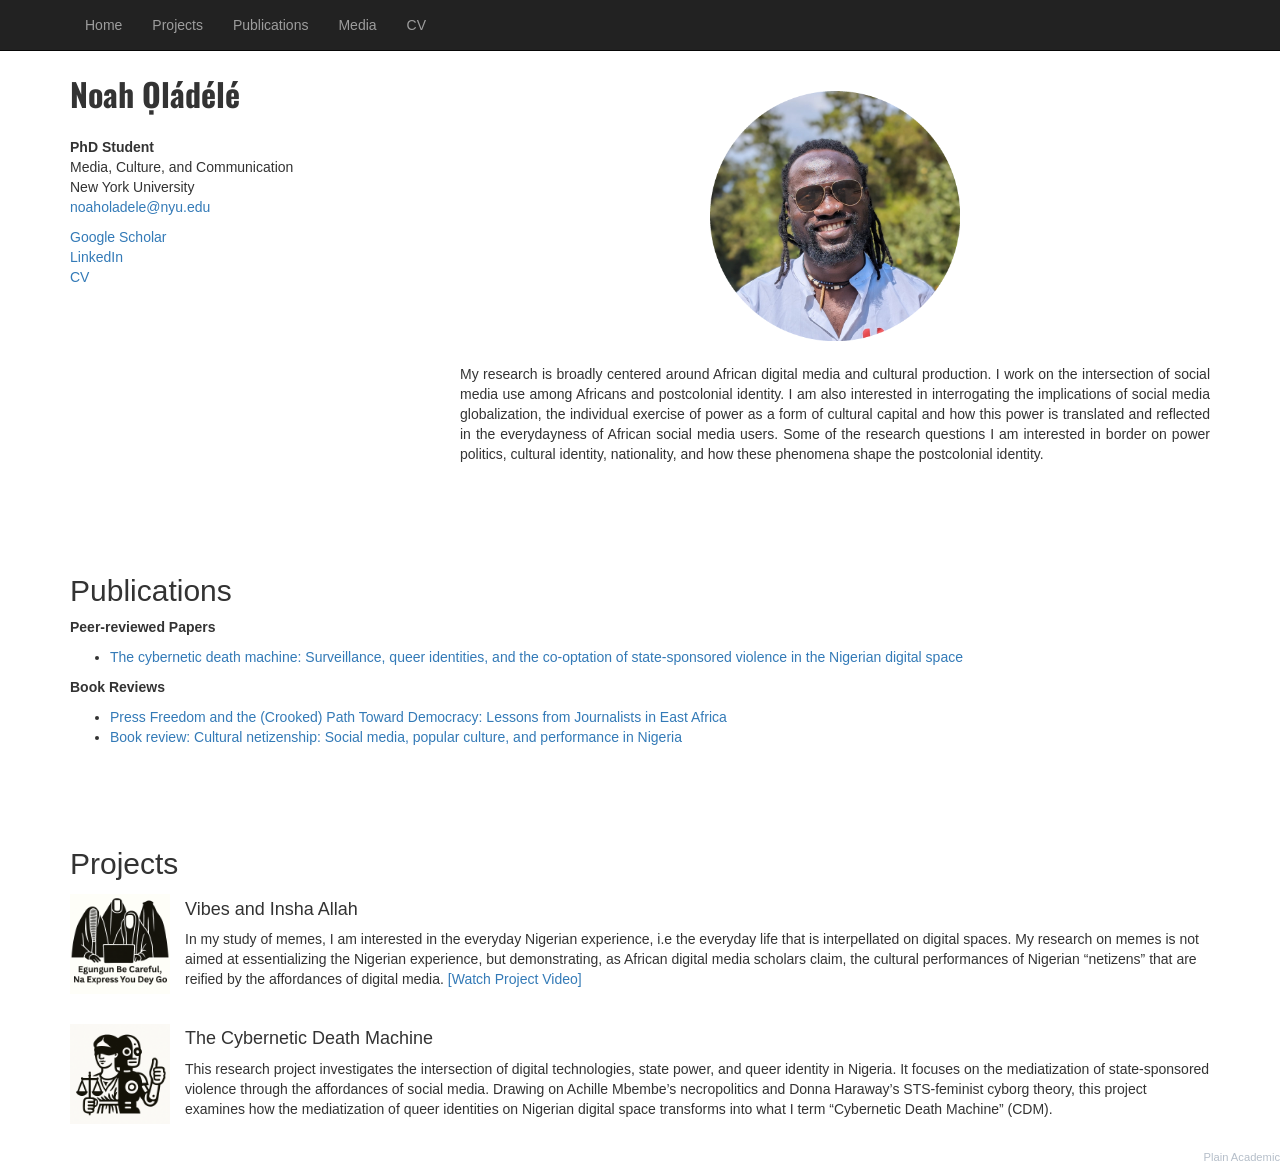
==== index.html @ 571eac58 "Improve homepage HTML and accessibility" ====
<!DOCTYPE html>
<!--
    Plain-Academic by Vasilios Mavroudis
    Modified by Noah Ọládélé
-->

<html lang="en">
<head>
  <title>Noah Ọládélé</title>
  <!-- Favicon -->
  <link rel="icon" type="image/png" href="photo.png">
  <meta charset="utf-8">
  <meta name="viewport" content="width=device-width, initial-scale=1">
  <meta name="description" content="Noah Ọládélé is a digital media scholar researching African digital media, cultural production, and postcolonial identity.">
  <meta name="google-site-verification" content="sMx8vbtdgQSe9ZCDF8XFQP1_iCg5yxcvNQQicTIefTE">
    <script type="application/ld+json">
{
  "@context": "https://schema.org",
  "@type": "Person",
  "name": "Noah Oladele",
  "alternateName": "Noah Ọládélé",
  "url": "https://www.noaholadele.com",
  "jobTitle": "Digital Media Scholar",
  "affiliation": {
    "@type": "EducationalOrganization",
    "name": "New York University",
    "url": "https://www.nyu.edu/"
  },
  "sameAs": [
    "https://orcid.org/0000-0002-8942-9932",
    "https://www.linkedin.com/in/noah-ọládélé-834354183",
    "https://steinhardt.nyu.edu/people/noah-oladele"
  ]
}
</script>

  <link rel="stylesheet" href="https://maxcdn.bootstrapcdn.com/bootstrap/3.3.6/css/bootstrap.min.css">
  <script src="https://ajax.googleapis.com/ajax/libs/jquery/1.12.0/jquery.min.js"></script>
  <script src="https://maxcdn.bootstrapcdn.com/bootstrap/3.3.6/js/bootstrap.min.js"></script>
  <link href='https://fonts.googleapis.com/css?family=Oswald:700' rel='stylesheet' type='text/css'>
  <style>
  .project-item {
    display: flex;
    align-items: center;
    margin-bottom: 20px;
  }

  .project-item img {
    width: 100px;
    height: 100px;
    object-fit: cover;
    margin-right: 15px;
  }

  @media (max-width: 768px) {
    .img-responsive {
      width: 60% !important;
      max-width: 200px !important;
      height: auto !important;
      display: block;
      margin: 20px auto 20px auto !important;
    }
    .col-md-4 {
      text-align: center;
      order: -1;
    }
    .profile-section {
      display: flex;
      flex-direction: column;
      }
    }
  </style>
</head>
<body>

<!-- Navigation -->
<nav class="navbar navbar-inverse navbar-static-top" role="navigation">
  <div class="container">
    <div class="navbar-header">
      <button type="button" class="navbar-toggle collapsed" data-toggle="collapse" data-target="#bs-example-navbar-collapse-1" aria-controls="bs-example-navbar-collapse-1" aria-expanded="false" aria-label="Toggle navigation">
        <span class="sr-only">Toggle navigation</span>
        <span class="icon-bar"></span>
        <span class="icon-bar"></span>
        <span class="icon-bar"></span>
      </button>
    </div>
    <div class="collapse navbar-collapse" id="bs-example-navbar-collapse-1">
      <ul class="nav navbar-nav">
        <li><a href="index.html" aria-current="page">Home</a></li>
        <li><a href="#projects">Projects</a></li>
        <li><a href="#publications">Publications</a></li>
        <li><a href="media.html">Media</a></li>
        <li><a href="https://docs.google.com/document/d/1JuigfrzyPZ8D6tAUdG0b2FMmsx7Pv1pn/edit?usp=sharing&amp;ouid=110864189966246331379&amp;rtpof=true&amp;sd=true" target="_blank" rel="noopener noreferrer">CV</a></li>
      </ul>
    </div>
  </div>
</nav>

<!-- Page Content -->
<div class="container">

  <!-- === Profile Section === -->
  <div class="row profile-section">

    <!-- Contact Info -->
    <div class="col-md-4">
      <div style="font-family: 'Oswald', sans-serif; font-size: 32px;"><b>Noah Ọládélé</b></div><br>
      <p><b>PhD Student</b><br>
      Media, Culture, and Communication<br>
      New York University<br>
      <a href="mailto:noaholadele@nyu.edu">noaholadele@nyu.edu</a><br>
      </p>
      <ul class="list-unstyled" style="margin-top:2%">
        <li><a href="https://scholar.google.com/citations?user=iTioDjAAAAAJ&amp;hl=en&amp;oi=ao">Google Scholar</a></li>
        <li><a href="https://www.linkedin.com/in/noah-%E1%BB%8Dl%C3%A1d%C3%A9l%C3%A9-834354183">LinkedIn</a></li>
        <li><a href="https://drive.google.com/file/d/1OV1zZp6CW42eCM_O0fXnrIt5n5543phT/view?usp=drive_link" target="_blank" rel="noopener noreferrer">CV</a></li>
      </ul>
    </div>

    <!-- Main Content -->
    <div class="col-md-8">
      <img class="img-responsive" src="photo.gif" alt="Noah Ọládélé" style="width:40%; max-width:250px; height:auto; margin: 20px auto 20px auto;">
      <div style="margin-top:3%; text-align:justify;">
        <p>My research is broadly centered around African digital media and cultural production. I work on the intersection of social media use among Africans and postcolonial identity. I am also interested in interrogating the implications of social media globalization, the individual exercise of power as a form of cultural capital and how this power is translated and reflected in the everydayness of African social media users. Some of the research questions I am interested in border on power politics, cultural identity, nationality, and how these phenomena shape the postcolonial identity.</p>
      </div>
    </div> 

  </div> <!-- END of Profile Row -->

  <!-- === Publications Section (New Row) === -->
  <div class="row" style="margin-top: 80px;">
    <div class="col-md-12">
      <h2 id="publications">Publications</h2>

<p><strong>Peer-reviewed Papers</strong></p>
<ul>
  <li class="paper">
    <a href="https://journals.sagepub.com/doi/epdf/10.1177/14614448261428633">
      The cybernetic death machine: Surveillance, queer identities, and the co-optation of state-sponsored violence in the Nigerian digital space
    </a>
  </li>
</ul>

<p><strong>Book Reviews</strong></p>
<ul>
  <li class="paper">
    <a href="https://www.tandfonline.com/doi/full/10.1080/23743670.2025.2533829">
      Press Freedom and the (Crooked) Path Toward Democracy: Lessons from Journalists in East Africa
    </a>
  </li>

  <li class="paper">
    <a href="https://journals.sagepub.com/doi/full/10.1177/20563051241228583">
      Book review: Cultural netizenship: Social media, popular culture, and performance in Nigeria
    </a>
  </li>
</ul>

  <!-- === Projects Section (New Row) === -->
  <div class="row" style="margin-top: 80px;">
    <div class="col-md-12">
      <h2 id="projects">Projects</h2>

      <div class="project-item">
        <img src="img/project1.png" alt="Artwork for Vibes and Insha Allah" loading="lazy">
        <div>
          <h4>Vibes and Insha Allah </h4>
          <p> In my study of memes, I am interested in the everyday Nigerian experience, i.e the everyday life that is interpellated on digital spaces. My research on memes is not aimed at essentializing the Nigerian experience, but demonstrating, as African digital media scholars claim, the cultural performances of Nigerian “netizens” that are reified by the affordances of digital media. <a href="https://youtu.be/f8W7ccY5HRU?t=4204" target="_blank" rel="noopener noreferrer"> [Watch Project Video]</a>
          </p>
        </div>
      </div>

      <div class="project-item">
        <img src="img/project2.png" alt="Artwork for The Cybernetic Death Machine" loading="lazy">
        <div>
          <h4>The Cybernetic Death Machine</h4>
          <p>This research project investigates the intersection of digital technologies, state power, and queer identity in Nigeria. It focuses on the mediatization of state-sponsored violence through the affordances of social media. Drawing on Achille Mbembe’s necropolitics and Donna Haraway’s STS-feminist cyborg theory, this project examines how the mediatization of queer identities on Nigerian digital space transforms into what I term “Cybernetic Death Machine” (CDM).</p>
        </div>
      </div>

    </div>
  </div>
</div>

</div>

</div> <!-- END of Page Content -->

<!-- Credit Link -->
<a style="color:#b5bec9;font-size:0.8em; float:right;" href="https://github.com/mavroudisv/plain-academic">Plain Academic</a>

</body>
</html>
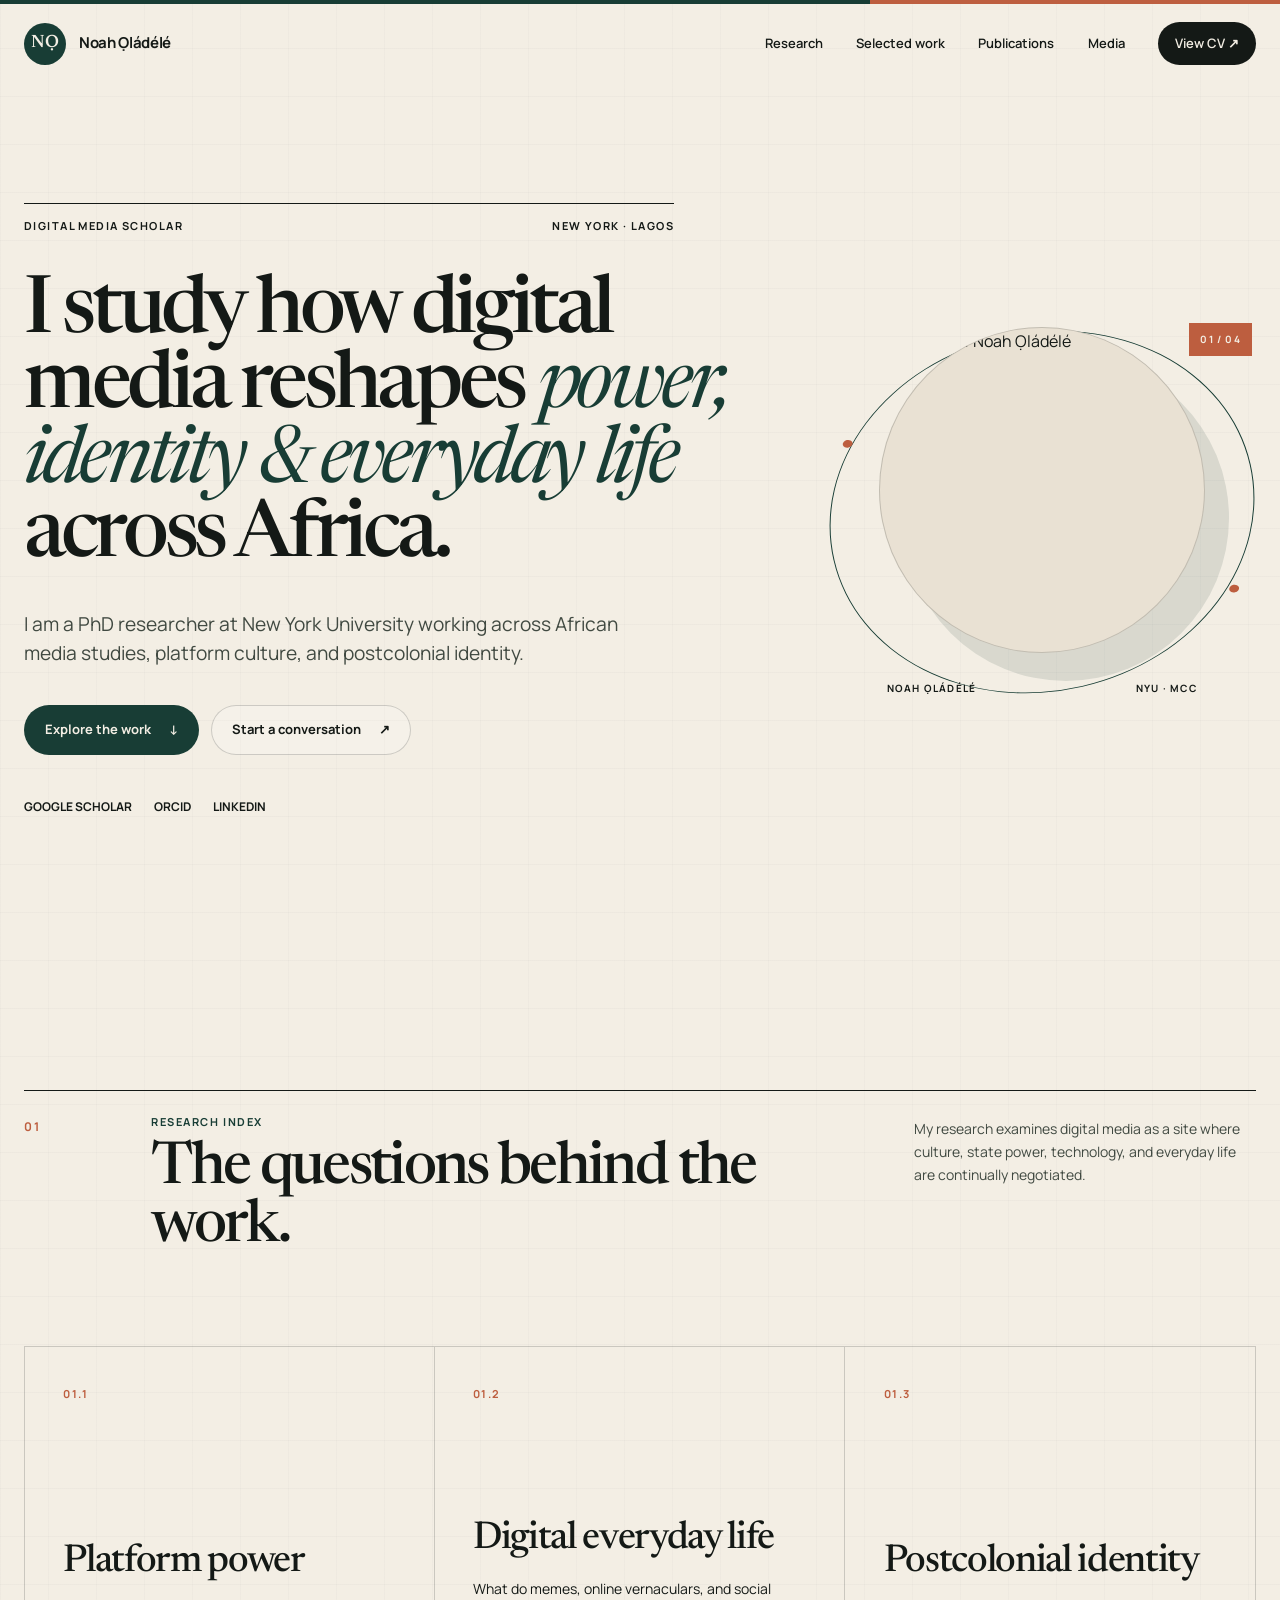
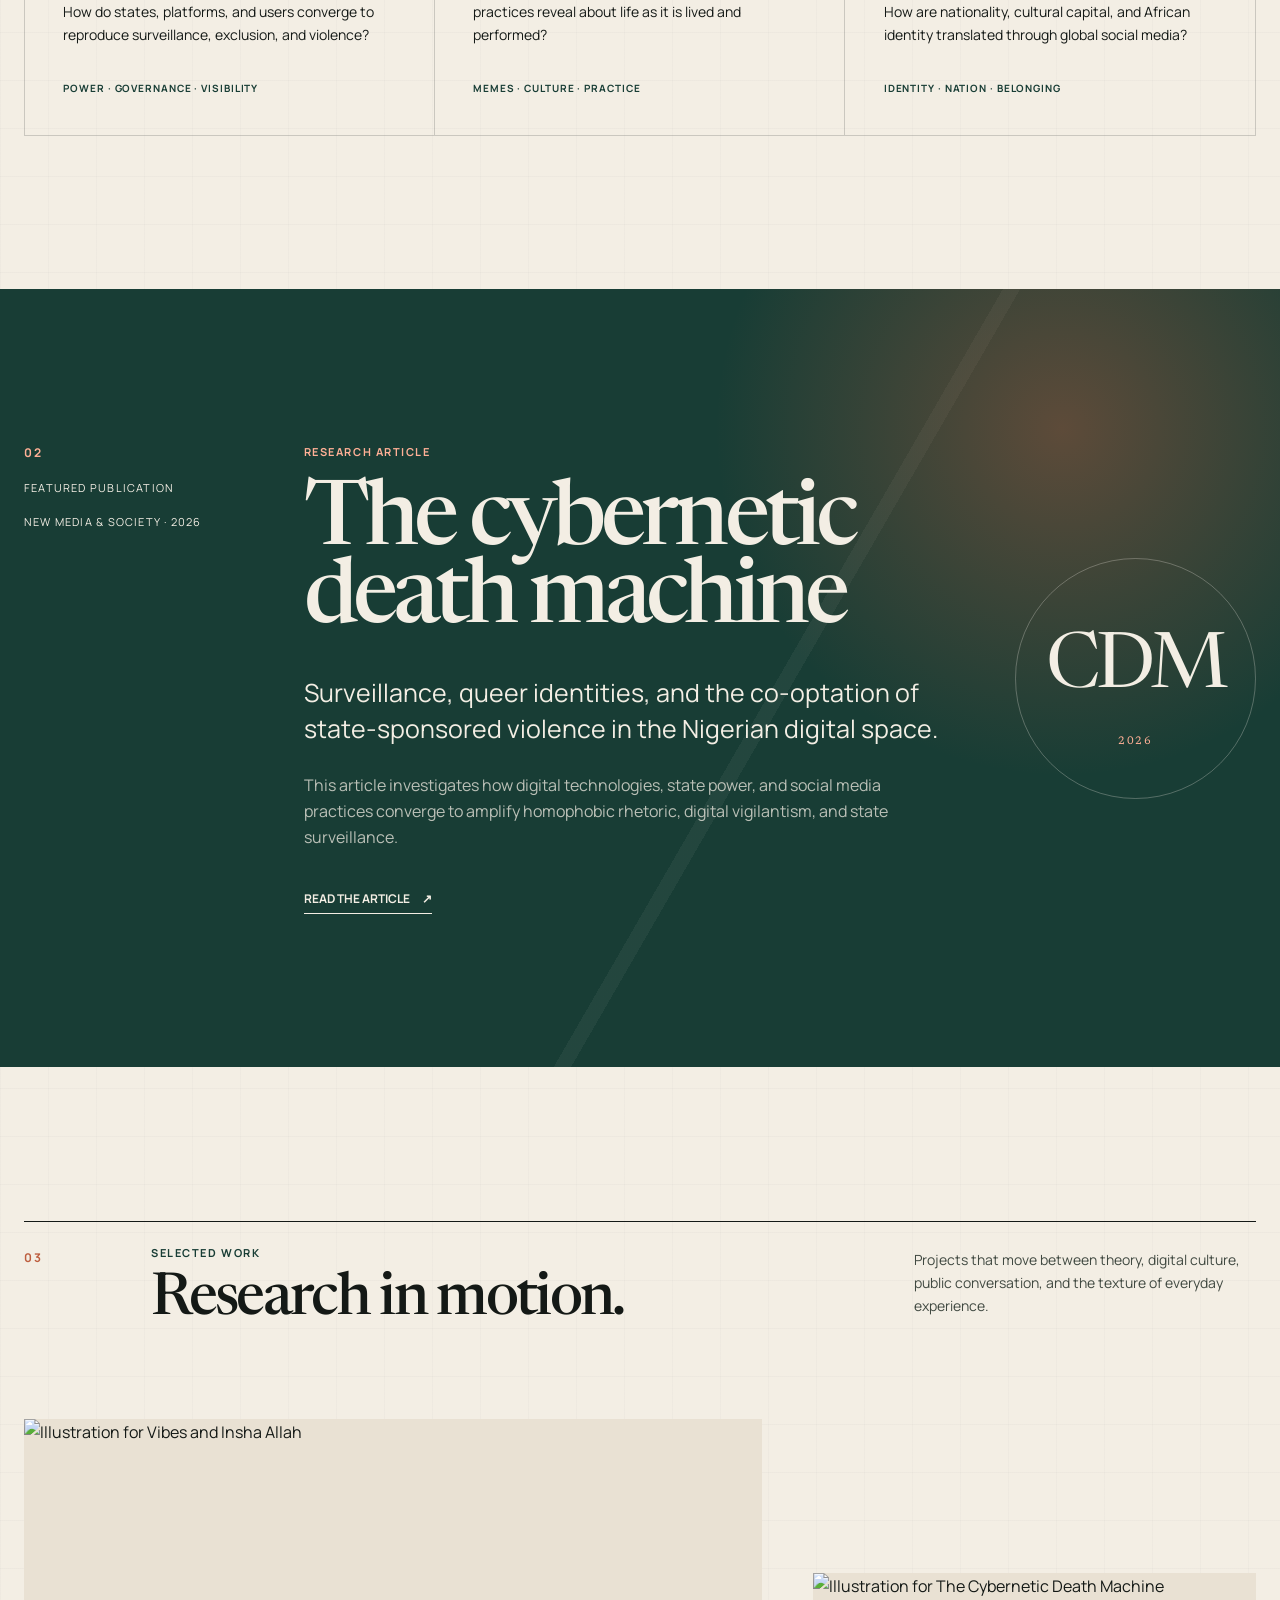
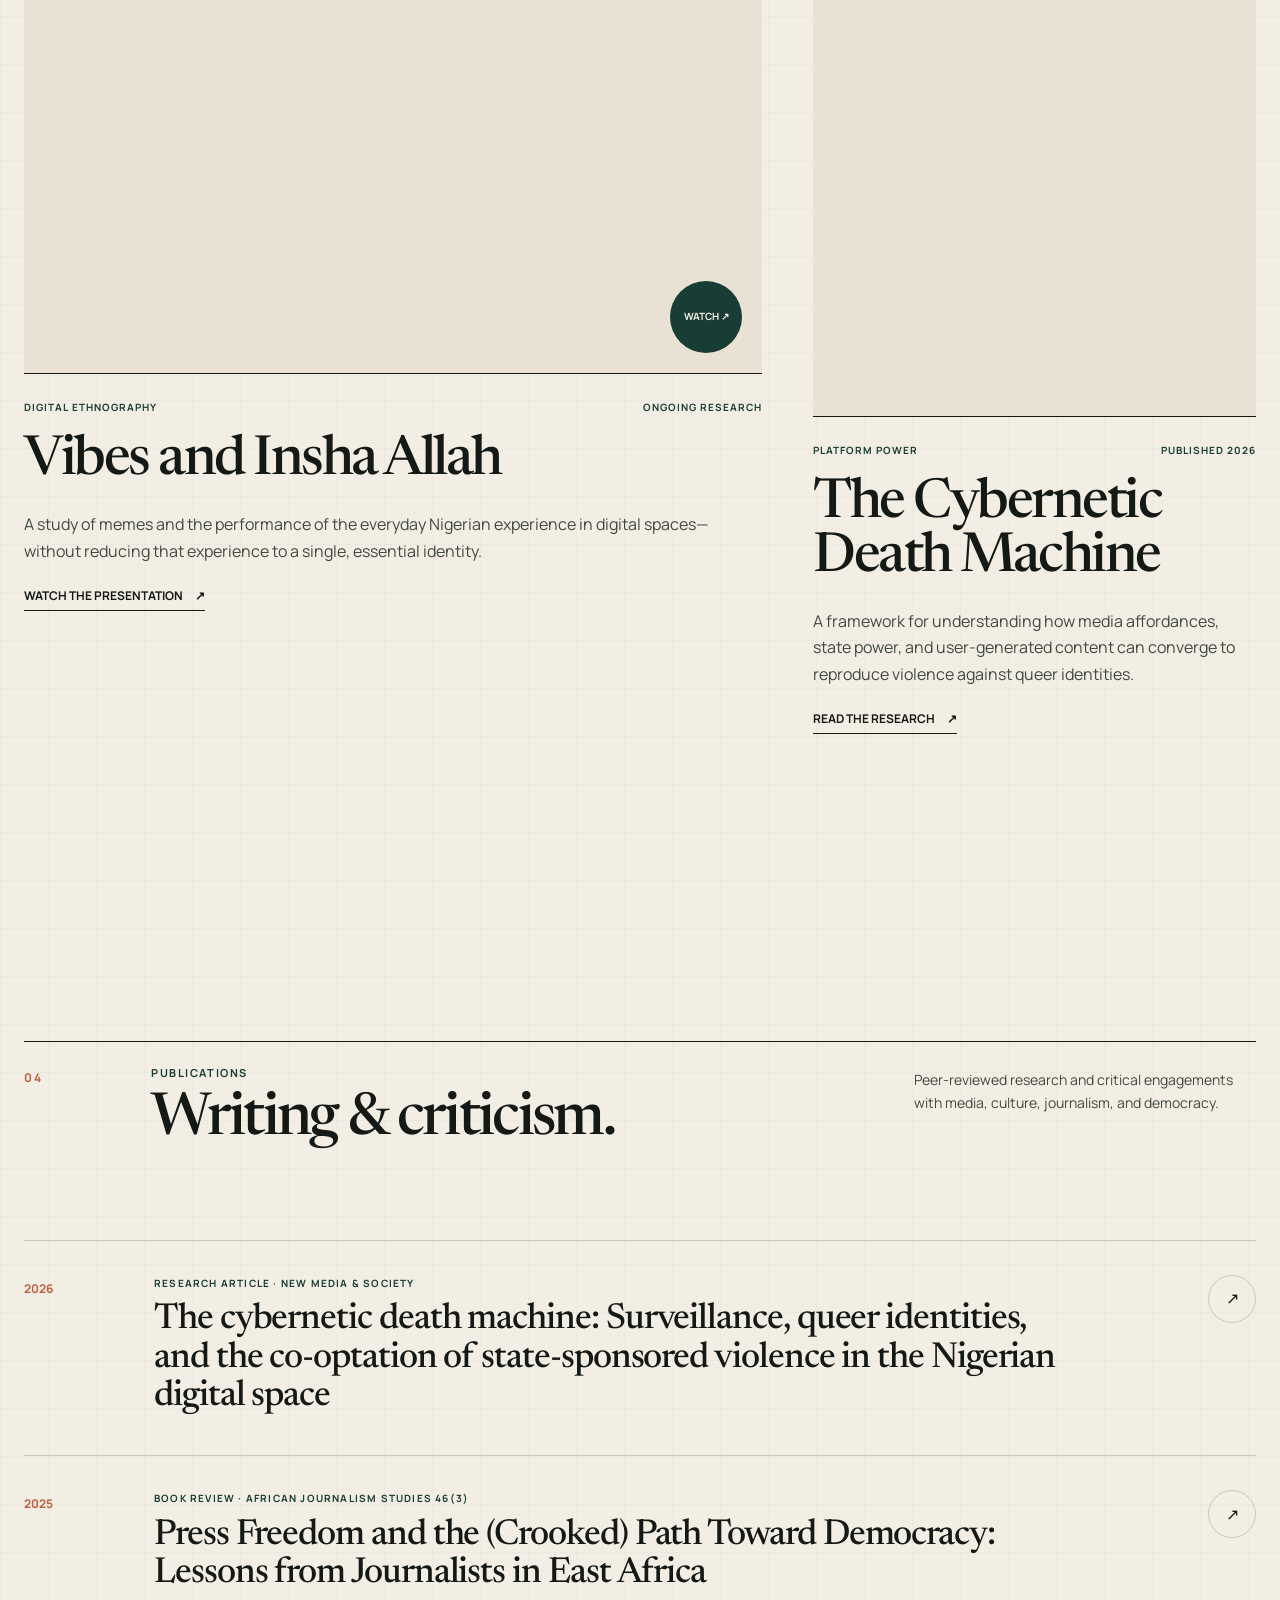
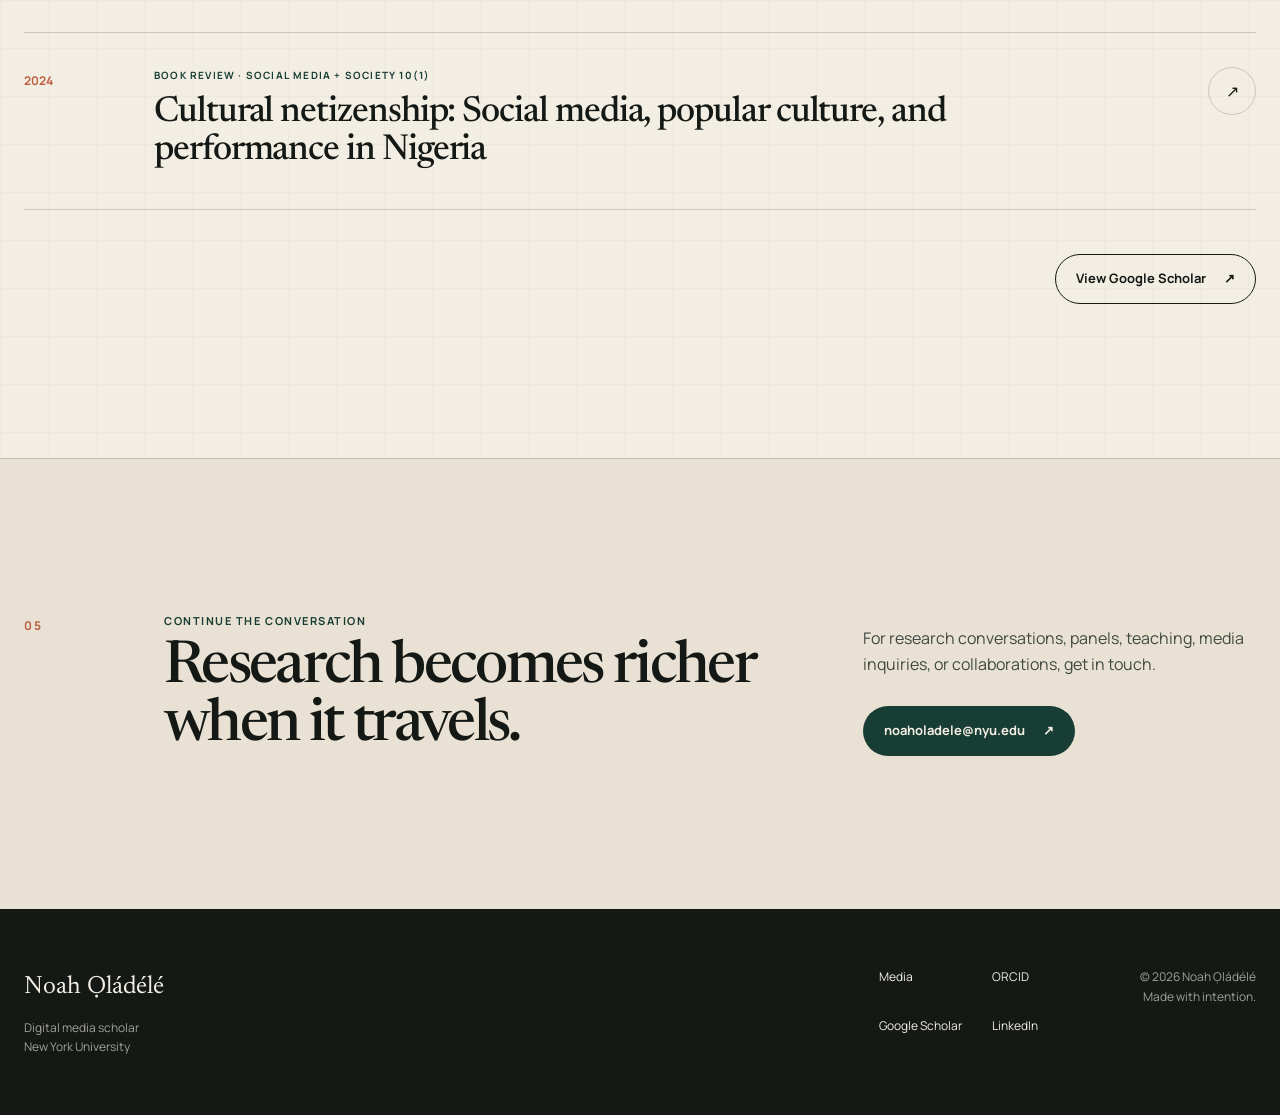
==== commit f6360444: "Build editorial portfolio redesign Rebuild the homepage and media page with a custom responsive desi" ====
--- a/index.html
+++ b/index.html
@@ -1,193 +1,277 @@
-<!DOCTYPE html>
-<!--
-    Plain-Academic by Vasilios Mavroudis
-    Modified by Noah Ọládélé
--->
-
+<!doctype html>
 <html lang="en">
 <head>
-  <title>Noah Ọládélé</title>
-  <!-- Favicon -->
-  <link rel="icon" type="image/png" href="photo.png">
   <meta charset="utf-8">
   <meta name="viewport" content="width=device-width, initial-scale=1">
-  <meta name="description" content="Noah Ọládélé is a digital media scholar researching African digital media, cultural production, and postcolonial identity.">
-  <meta name="google-site-verification" content="sMx8vbtdgQSe9ZCDF8XFQP1_iCg5yxcvNQQicTIefTE">
-    <script type="application/ld+json">
-{
-  "@context": "https://schema.org",
-  "@type": "Person",
-  "name": "Noah Oladele",
-  "alternateName": "Noah Ọládélé",
-  "url": "https://www.noaholadele.com",
-  "jobTitle": "Digital Media Scholar",
-  "affiliation": {
-    "@type": "EducationalOrganization",
-    "name": "New York University",
-    "url": "https://www.nyu.edu/"
-  },
-  "sameAs": [
-    "https://orcid.org/0000-0002-8942-9932",
-    "https://www.linkedin.com/in/noah-ọládélé-834354183",
-    "https://steinhardt.nyu.edu/people/noah-oladele"
-  ]
-}
-</script>
-
-  <link rel="stylesheet" href="https://maxcdn.bootstrapcdn.com/bootstrap/3.3.6/css/bootstrap.min.css">
-  <script src="https://ajax.googleapis.com/ajax/libs/jquery/1.12.0/jquery.min.js"></script>
-  <script src="https://maxcdn.bootstrapcdn.com/bootstrap/3.3.6/js/bootstrap.min.js"></script>
-  <link href='https://fonts.googleapis.com/css?family=Oswald:700' rel='stylesheet' type='text/css'>
-  <style>
-  .project-item {
-    display: flex;
-    align-items: center;
-    margin-bottom: 20px;
+  <meta name="description" content="Noah Ọládélé is a digital media scholar researching African digital culture, platform power, cultural production, and postcolonial identity.">
+  <meta name="theme-color" content="#183d35">
+  <link rel="canonical" href="https://www.noaholadele.com/">
+
+  <meta property="og:type" content="website">
+  <meta property="og:title" content="Noah Ọládélé — Digital Media Scholar">
+  <meta property="og:description" content="Researching how digital media reshapes power, identity, and everyday life across Africa.">
+  <meta property="og:url" content="https://www.noaholadele.com/">
+  <meta property="og:site_name" content="Noah Ọládélé">
+  <meta property="og:image" content="https://www.noaholadele.com/img/og-noah.jpg">
+  <meta property="og:image:width" content="1731">
+  <meta property="og:image:height" content="909">
+  <meta property="og:image:alt" content="Noah Ọládélé — Digital Media Scholar">
+  <meta name="twitter:card" content="summary_large_image">
+
+  <title>Noah Ọládélé — Digital Media Scholar</title>
+  <link rel="icon" type="image/png" href="photo.png">
+  <link rel="preconnect" href="https://fonts.googleapis.com">
+  <link rel="preconnect" href="https://fonts.gstatic.com" crossorigin>
+  <link href="https://fonts.googleapis.com/css2?family=Manrope:wght@400;500;600;700&amp;family=Newsreader:opsz,wght@6..72,400;6..72,500;6..72,600&amp;display=swap" rel="stylesheet">
+  <link rel="stylesheet" href="styles.css">
+  <script>document.documentElement.classList.add('js');</script>
+
+  <script type="application/ld+json">
+  {
+    "@context": "https://schema.org",
+    "@type": "Person",
+    "name": "Noah Oladele",
+    "alternateName": "Noah Ọládélé",
+    "url": "https://www.noaholadele.com",
+    "jobTitle": "Digital Media Scholar",
+    "affiliation": {
+      "@type": "EducationalOrganization",
+      "name": "New York University",
+      "url": "https://www.nyu.edu/"
+    },
+    "sameAs": [
+      "https://orcid.org/0000-0002-8942-9932",
+      "https://www.linkedin.com/in/noah-%E1%BB%8Dl%C3%A1d%C3%A9l%C3%A9-834354183",
+      "https://scholar.google.com/citations?user=iTioDjAAAAAJ"
+    ]
   }
-
-  .project-item img {
-    width: 100px;
-    height: 100px;
-    object-fit: cover;
-    margin-right: 15px;
-  }
-
-  @media (max-width: 768px) {
-    .img-responsive {
-      width: 60% !important;
-      max-width: 200px !important;
-      height: auto !important;
-      display: block;
-      margin: 20px auto 20px auto !important;
-    }
-    .col-md-4 {
-      text-align: center;
-      order: -1;
-    }
-    .profile-section {
-      display: flex;
-      flex-direction: column;
-      }
-    }
-  </style>
+  </script>
 </head>
 <body>
-
-<!-- Navigation -->
-<nav class="navbar navbar-inverse navbar-static-top" role="navigation">
-  <div class="container">
-    <div class="navbar-header">
-      <button type="button" class="navbar-toggle collapsed" data-toggle="collapse" data-target="#bs-example-navbar-collapse-1" aria-controls="bs-example-navbar-collapse-1" aria-expanded="false" aria-label="Toggle navigation">
+  <a class="skip-link" href="#main-content">Skip to content</a>
+
+  <header class="site-header" data-header>
+    <div class="shell nav-shell">
+      <a class="brand" href="index.html" aria-label="Noah Ọládélé, home">
+        <span class="brand-mark" aria-hidden="true">NỌ</span>
+        <span class="brand-name">Noah Ọládélé</span>
+      </a>
+
+      <button class="nav-toggle" type="button" aria-expanded="false" aria-controls="site-navigation" data-nav-toggle>
         <span class="sr-only">Toggle navigation</span>
-        <span class="icon-bar"></span>
-        <span class="icon-bar"></span>
-        <span class="icon-bar"></span>
+        <span aria-hidden="true"></span>
+        <span aria-hidden="true"></span>
       </button>
+
+      <nav class="site-nav" id="site-navigation" aria-label="Primary navigation" data-nav>
+        <a href="#research">Research</a>
+        <a href="#work">Selected work</a>
+        <a href="#publications">Publications</a>
+        <a href="media.html">Media</a>
+        <a class="nav-cta" href="https://drive.google.com/file/d/1OV1zZp6CW42eCM_O0fXnrIt5n5543phT/view?usp=drive_link" target="_blank" rel="noopener noreferrer">View CV <span aria-hidden="true">↗</span></a>
+      </nav>
     </div>
-    <div class="collapse navbar-collapse" id="bs-example-navbar-collapse-1">
-      <ul class="nav navbar-nav">
-        <li><a href="index.html" aria-current="page">Home</a></li>
-        <li><a href="#projects">Projects</a></li>
-        <li><a href="#publications">Publications</a></li>
-        <li><a href="media.html">Media</a></li>
-        <li><a href="https://docs.google.com/document/d/1JuigfrzyPZ8D6tAUdG0b2FMmsx7Pv1pn/edit?usp=sharing&amp;ouid=110864189966246331379&amp;rtpof=true&amp;sd=true" target="_blank" rel="noopener noreferrer">CV</a></li>
-      </ul>
+  </header>
+
+  <main id="main-content">
+    <section class="hero shell">
+      <div class="hero-copy" data-reveal>
+        <p class="eyebrow"><span>Digital media scholar</span><span>New York · Lagos</span></p>
+        <h1>I study how digital media reshapes <em>power, identity &amp; everyday life</em> across Africa.</h1>
+        <p class="hero-intro">I am a PhD researcher at New York University working across African media studies, platform culture, and postcolonial identity.</p>
+
+        <div class="hero-actions">
+          <a class="button button-primary" href="#work">Explore the work <span aria-hidden="true">↓</span></a>
+          <a class="button button-quiet" href="mailto:noaholadele@nyu.edu">Start a conversation <span aria-hidden="true">↗</span></a>
+        </div>
+
+        <div class="hero-links" aria-label="Profile links">
+          <a href="https://scholar.google.com/citations?user=iTioDjAAAAAJ&amp;hl=en&amp;oi=ao">Google Scholar</a>
+          <a href="https://orcid.org/0000-0002-8942-9932">ORCID</a>
+          <a href="https://www.linkedin.com/in/noah-%E1%BB%8Dl%C3%A1d%C3%A9l%C3%A9-834354183">LinkedIn</a>
+        </div>
+      </div>
+
+      <div class="hero-portrait" data-reveal>
+        <div class="portrait-orbit" aria-hidden="true"></div>
+        <div class="portrait-frame">
+          <img src="img/noah-portrait.jpg" alt="Portrait of Noah Ọládélé" width="720" height="720" fetchpriority="high">
+        </div>
+        <p class="portrait-caption"><span>Noah Ọládélé</span><span>NYU · MCC</span></p>
+        <span class="portrait-index" aria-hidden="true">01 / 04</span>
+      </div>
+    </section>
+
+    <section class="research section shell" id="research" aria-labelledby="research-title">
+      <div class="section-heading" data-reveal>
+        <p class="section-number">01</p>
+        <div>
+          <p class="section-kicker">Research index</p>
+          <h2 id="research-title">The questions behind the work.</h2>
+        </div>
+        <p class="section-note">My research examines digital media as a site where culture, state power, technology, and everyday life are continually negotiated.</p>
+      </div>
+
+      <div class="research-grid">
+        <article class="research-card" data-reveal>
+          <p class="card-number">01.1</p>
+          <h3>Platform power</h3>
+          <p>How do states, platforms, and users converge to reproduce surveillance, exclusion, and violence?</p>
+          <span class="card-tag">Power · Governance · Visibility</span>
+        </article>
+
+        <article class="research-card" data-reveal>
+          <p class="card-number">01.2</p>
+          <h3>Digital everyday life</h3>
+          <p>What do memes, online vernaculars, and social practices reveal about life as it is lived and performed?</p>
+          <span class="card-tag">Memes · Culture · Practice</span>
+        </article>
+
+        <article class="research-card" data-reveal>
+          <p class="card-number">01.3</p>
+          <h3>Postcolonial identity</h3>
+          <p>How are nationality, cultural capital, and African identity translated through global social media?</p>
+          <span class="card-tag">Identity · Nation · Belonging</span>
+        </article>
+      </div>
+    </section>
+
+    <section class="spotlight" aria-labelledby="spotlight-title">
+      <div class="shell spotlight-grid">
+        <div class="spotlight-meta" data-reveal>
+          <p class="section-number section-number-light">02</p>
+          <p>Featured publication</p>
+          <p>New Media &amp; Society · 2026</p>
+        </div>
+
+        <div class="spotlight-copy" data-reveal>
+          <p class="spotlight-label">Research article</p>
+          <h2 id="spotlight-title">The cybernetic death machine</h2>
+          <p class="spotlight-subtitle">Surveillance, queer identities, and the co-optation of state-sponsored violence in the Nigerian digital space.</p>
+          <p>This article investigates how digital technologies, state power, and social media practices converge to amplify homophobic rhetoric, digital vigilantism, and state surveillance.</p>
+          <a class="text-link text-link-light" href="https://journals.sagepub.com/doi/10.1177/14614448261428633">Read the article <span aria-hidden="true">↗</span></a>
+        </div>
+
+        <div class="spotlight-glyph" aria-hidden="true">
+          <span>CDM</span>
+          <span>2026</span>
+        </div>
+      </div>
+    </section>
+
+    <section class="work section shell" id="work" aria-labelledby="work-title">
+      <div class="section-heading" data-reveal>
+        <p class="section-number">03</p>
+        <div>
+          <p class="section-kicker">Selected work</p>
+          <h2 id="work-title">Research in motion.</h2>
+        </div>
+        <p class="section-note">Projects that move between theory, digital culture, public conversation, and the texture of everyday experience.</p>
+      </div>
+
+      <div class="project-grid">
+        <article class="project-card project-card-wide" data-reveal>
+          <a class="project-image" href="https://youtu.be/f8W7ccY5HRU?t=4204" aria-label="Watch Vibes and Insha Allah project presentation">
+            <img src="img/vibes.jpg" alt="Illustration for Vibes and Insha Allah" width="960" height="960" loading="lazy">
+            <span class="image-action" aria-hidden="true">Watch ↗</span>
+          </a>
+          <div class="project-copy">
+            <p class="project-meta"><span>Digital ethnography</span><span>Ongoing research</span></p>
+            <h3>Vibes and Insha Allah</h3>
+            <p>A study of memes and the performance of the everyday Nigerian experience in digital spaces—without reducing that experience to a single, essential identity.</p>
+            <a class="text-link" href="https://youtu.be/f8W7ccY5HRU?t=4204">Watch the presentation <span aria-hidden="true">↗</span></a>
+          </div>
+        </article>
+
+        <article class="project-card" data-reveal>
+          <div class="project-image">
+            <img src="img/cybernetic.jpg" alt="Illustration for The Cybernetic Death Machine" width="960" height="960" loading="lazy">
+          </div>
+          <div class="project-copy">
+            <p class="project-meta"><span>Platform power</span><span>Published 2026</span></p>
+            <h3>The Cybernetic Death Machine</h3>
+            <p>A framework for understanding how media affordances, state power, and user-generated content can converge to reproduce violence against queer identities.</p>
+            <a class="text-link" href="https://journals.sagepub.com/doi/10.1177/14614448261428633">Read the research <span aria-hidden="true">↗</span></a>
+          </div>
+        </article>
+      </div>
+    </section>
+
+    <section class="publications section shell" id="publications" aria-labelledby="publications-title">
+      <div class="section-heading" data-reveal>
+        <p class="section-number">04</p>
+        <div>
+          <p class="section-kicker">Publications</p>
+          <h2 id="publications-title">Writing &amp; criticism.</h2>
+        </div>
+        <p class="section-note">Peer-reviewed research and critical engagements with media, culture, journalism, and democracy.</p>
+      </div>
+
+      <ol class="publication-list">
+        <li class="publication" data-reveal>
+          <p class="publication-year">2026</p>
+          <div>
+            <p class="publication-type">Research article · New Media &amp; Society</p>
+            <h3><a href="https://journals.sagepub.com/doi/10.1177/14614448261428633">The cybernetic death machine: Surveillance, queer identities, and the co-optation of state-sponsored violence in the Nigerian digital space</a></h3>
+          </div>
+          <a class="publication-arrow" href="https://journals.sagepub.com/doi/10.1177/14614448261428633" aria-label="Open The cybernetic death machine"><span aria-hidden="true">↗</span></a>
+        </li>
+
+        <li class="publication" data-reveal>
+          <p class="publication-year">2025</p>
+          <div>
+            <p class="publication-type">Book review · African Journalism Studies 46(3)</p>
+            <h3><a href="https://www.tandfonline.com/doi/full/10.1080/23743670.2025.2533829">Press Freedom and the (Crooked) Path Toward Democracy: Lessons from Journalists in East Africa</a></h3>
+          </div>
+          <a class="publication-arrow" href="https://www.tandfonline.com/doi/full/10.1080/23743670.2025.2533829" aria-label="Open Press Freedom and the Crooked Path Toward Democracy"><span aria-hidden="true">↗</span></a>
+        </li>
+
+        <li class="publication" data-reveal>
+          <p class="publication-year">2024</p>
+          <div>
+            <p class="publication-type">Book review · Social Media + Society 10(1)</p>
+            <h3><a href="https://journals.sagepub.com/doi/10.1177/20563051241228583">Cultural netizenship: Social media, popular culture, and performance in Nigeria</a></h3>
+          </div>
+          <a class="publication-arrow" href="https://journals.sagepub.com/doi/10.1177/20563051241228583" aria-label="Open Cultural netizenship book review"><span aria-hidden="true">↗</span></a>
+        </li>
+      </ol>
+
+      <div class="publication-footer" data-reveal>
+        <a class="button button-outline" href="https://scholar.google.com/citations?user=iTioDjAAAAAJ&amp;hl=en&amp;oi=ao">View Google Scholar <span aria-hidden="true">↗</span></a>
+      </div>
+    </section>
+
+    <section class="contact section">
+      <div class="shell contact-grid" data-reveal>
+        <p class="section-number">05</p>
+        <div>
+          <p class="section-kicker">Continue the conversation</p>
+          <h2>Research becomes richer when it travels.</h2>
+        </div>
+        <div class="contact-copy">
+          <p>For research conversations, panels, teaching, media inquiries, or collaborations, get in touch.</p>
+          <a class="button button-primary" href="mailto:noaholadele@nyu.edu">noaholadele@nyu.edu <span aria-hidden="true">↗</span></a>
+        </div>
+      </div>
+    </section>
+  </main>
+
+  <footer class="site-footer">
+    <div class="shell footer-grid">
+      <div>
+        <p class="footer-name">Noah Ọládélé</p>
+        <p>Digital media scholar<br>New York University</p>
+      </div>
+      <div class="footer-links">
+        <a href="media.html">Media</a>
+        <a href="https://orcid.org/0000-0002-8942-9932">ORCID</a>
+        <a href="https://scholar.google.com/citations?user=iTioDjAAAAAJ&amp;hl=en&amp;oi=ao">Google Scholar</a>
+        <a href="https://www.linkedin.com/in/noah-%E1%BB%8Dl%C3%A1d%C3%A9l%C3%A9-834354183">LinkedIn</a>
+      </div>
+      <p class="footer-credit">© <span data-year>2026</span> Noah Ọládélé<br>Made with intention.</p>
     </div>
-  </div>
-</nav>
-
-<!-- Page Content -->
-<div class="container">
-
-  <!-- === Profile Section === -->
-  <div class="row profile-section">
-
-    <!-- Contact Info -->
-    <div class="col-md-4">
-      <div style="font-family: 'Oswald', sans-serif; font-size: 32px;"><b>Noah Ọládélé</b></div><br>
-      <p><b>PhD Student</b><br>
-      Media, Culture, and Communication<br>
-      New York University<br>
-      <a href="mailto:noaholadele@nyu.edu">noaholadele@nyu.edu</a><br>
-      </p>
-      <ul class="list-unstyled" style="margin-top:2%">
-        <li><a href="https://scholar.google.com/citations?user=iTioDjAAAAAJ&amp;hl=en&amp;oi=ao">Google Scholar</a></li>
-        <li><a href="https://www.linkedin.com/in/noah-%E1%BB%8Dl%C3%A1d%C3%A9l%C3%A9-834354183">LinkedIn</a></li>
-        <li><a href="https://drive.google.com/file/d/1OV1zZp6CW42eCM_O0fXnrIt5n5543phT/view?usp=drive_link" target="_blank" rel="noopener noreferrer">CV</a></li>
-      </ul>
-    </div>
-
-    <!-- Main Content -->
-    <div class="col-md-8">
-      <img class="img-responsive" src="photo.gif" alt="Noah Ọládélé" style="width:40%; max-width:250px; height:auto; margin: 20px auto 20px auto;">
-      <div style="margin-top:3%; text-align:justify;">
-        <p>My research is broadly centered around African digital media and cultural production. I work on the intersection of social media use among Africans and postcolonial identity. I am also interested in interrogating the implications of social media globalization, the individual exercise of power as a form of cultural capital and how this power is translated and reflected in the everydayness of African social media users. Some of the research questions I am interested in border on power politics, cultural identity, nationality, and how these phenomena shape the postcolonial identity.</p>
-      </div>
-    </div> 
-
-  </div> <!-- END of Profile Row -->
-
-  <!-- === Publications Section (New Row) === -->
-  <div class="row" style="margin-top: 80px;">
-    <div class="col-md-12">
-      <h2 id="publications">Publications</h2>
-
-<p><strong>Peer-reviewed Papers</strong></p>
-<ul>
-  <li class="paper">
-    <a href="https://journals.sagepub.com/doi/epdf/10.1177/14614448261428633">
-      The cybernetic death machine: Surveillance, queer identities, and the co-optation of state-sponsored violence in the Nigerian digital space
-    </a>
-  </li>
-</ul>
-
-<p><strong>Book Reviews</strong></p>
-<ul>
-  <li class="paper">
-    <a href="https://www.tandfonline.com/doi/full/10.1080/23743670.2025.2533829">
-      Press Freedom and the (Crooked) Path Toward Democracy: Lessons from Journalists in East Africa
-    </a>
-  </li>
-
-  <li class="paper">
-    <a href="https://journals.sagepub.com/doi/full/10.1177/20563051241228583">
-      Book review: Cultural netizenship: Social media, popular culture, and performance in Nigeria
-    </a>
-  </li>
-</ul>
-
-  <!-- === Projects Section (New Row) === -->
-  <div class="row" style="margin-top: 80px;">
-    <div class="col-md-12">
-      <h2 id="projects">Projects</h2>
-
-      <div class="project-item">
-        <img src="img/project1.png" alt="Artwork for Vibes and Insha Allah" loading="lazy">
-        <div>
-          <h4>Vibes and Insha Allah </h4>
-          <p> In my study of memes, I am interested in the everyday Nigerian experience, i.e the everyday life that is interpellated on digital spaces. My research on memes is not aimed at essentializing the Nigerian experience, but demonstrating, as African digital media scholars claim, the cultural performances of Nigerian “netizens” that are reified by the affordances of digital media. <a href="https://youtu.be/f8W7ccY5HRU?t=4204" target="_blank" rel="noopener noreferrer"> [Watch Project Video]</a>
-          </p>
-        </div>
-      </div>
-
-      <div class="project-item">
-        <img src="img/project2.png" alt="Artwork for The Cybernetic Death Machine" loading="lazy">
-        <div>
-          <h4>The Cybernetic Death Machine</h4>
-          <p>This research project investigates the intersection of digital technologies, state power, and queer identity in Nigeria. It focuses on the mediatization of state-sponsored violence through the affordances of social media. Drawing on Achille Mbembe’s necropolitics and Donna Haraway’s STS-feminist cyborg theory, this project examines how the mediatization of queer identities on Nigerian digital space transforms into what I term “Cybernetic Death Machine” (CDM).</p>
-        </div>
-      </div>
-
-    </div>
-  </div>
-</div>
-
-</div>
-
-</div> <!-- END of Page Content -->
-
-<!-- Credit Link -->
-<a style="color:#b5bec9;font-size:0.8em; float:right;" href="https://github.com/mavroudisv/plain-academic">Plain Academic</a>
-
+  </footer>
+
+  <script src="script.js" defer></script>
 </body>
 </html>
--- a/styles.css
+++ b/styles.css
@@ -0,0 +1,1342 @@
+:root {
+  --paper: #f3eee4;
+  --paper-deep: #e9e1d3;
+  --ink: #141916;
+  --ink-soft: #404941;
+  --forest: #183d35;
+  --forest-light: #2e6356;
+  --ember: #bd5e3f;
+  --line: rgba(20, 25, 22, 0.18);
+  --line-light: rgba(243, 238, 228, 0.28);
+  --serif: "Newsreader", Georgia, serif;
+  --sans: "Manrope", Arial, sans-serif;
+  --shell: min(1240px, calc(100vw - 48px));
+  --header-height: 88px;
+  --ease: cubic-bezier(.2, .7, .2, 1);
+}
+
+*,
+*::before,
+*::after {
+  box-sizing: border-box;
+}
+
+html {
+  overflow-x: clip;
+  scroll-behavior: smooth;
+  scroll-padding-top: calc(var(--header-height) + 24px);
+}
+
+body {
+  margin: 0;
+  overflow-x: clip;
+  color: var(--ink);
+  background:
+    linear-gradient(rgba(20, 25, 22, 0.025) 1px, transparent 1px),
+    linear-gradient(90deg, rgba(20, 25, 22, 0.02) 1px, transparent 1px),
+    var(--paper);
+  background-size: 48px 48px;
+  font-family: var(--sans);
+  font-size: 16px;
+  line-height: 1.65;
+  text-rendering: optimizeLegibility;
+}
+
+body.nav-open {
+  overflow: hidden;
+}
+
+img {
+  display: block;
+  max-width: 100%;
+}
+
+a {
+  color: inherit;
+  text-decoration: none;
+}
+
+button,
+a {
+  -webkit-tap-highlight-color: transparent;
+}
+
+button {
+  color: inherit;
+  font: inherit;
+}
+
+::selection {
+  color: var(--paper);
+  background: var(--forest);
+}
+
+:focus-visible {
+  outline: 3px solid var(--ember);
+  outline-offset: 4px;
+}
+
+.shell {
+  width: var(--shell);
+  margin-inline: auto;
+}
+
+.sr-only {
+  position: absolute;
+  width: 1px;
+  height: 1px;
+  padding: 0;
+  margin: -1px;
+  overflow: hidden;
+  clip: rect(0, 0, 0, 0);
+  white-space: nowrap;
+  border: 0;
+}
+
+.skip-link {
+  position: fixed;
+  z-index: 1000;
+  top: 12px;
+  left: 12px;
+  padding: 10px 16px;
+  color: var(--paper);
+  background: var(--ink);
+  transform: translateY(-160%);
+  transition: transform 160ms ease;
+}
+
+.skip-link:focus {
+  transform: translateY(0);
+}
+
+.site-header {
+  position: sticky;
+  z-index: 100;
+  top: 0;
+  height: var(--header-height);
+  border-bottom: 1px solid transparent;
+  transition: background 240ms ease, border-color 240ms ease;
+}
+
+.site-header::before {
+  position: absolute;
+  inset: 0 0 auto;
+  height: 4px;
+  background: linear-gradient(90deg, var(--forest) 0 68%, var(--ember) 68% 100%);
+  content: "";
+}
+
+.site-header.is-scrolled {
+  border-color: var(--line);
+  background: rgba(243, 238, 228, 0.92);
+  -webkit-backdrop-filter: blur(16px);
+  backdrop-filter: blur(16px);
+}
+
+.nav-shell {
+  display: flex;
+  align-items: center;
+  justify-content: space-between;
+  height: 100%;
+}
+
+.brand {
+  display: inline-flex;
+  align-items: center;
+  gap: 13px;
+  font-weight: 700;
+  letter-spacing: -0.02em;
+}
+
+.brand-mark {
+  display: grid;
+  width: 42px;
+  height: 42px;
+  color: var(--paper);
+  background: var(--forest);
+  place-items: center;
+  font-family: var(--serif);
+  font-size: 18px;
+  font-weight: 600;
+  border-radius: 50%;
+}
+
+.brand-name {
+  font-size: 15px;
+}
+
+.site-nav {
+  display: flex;
+  align-items: center;
+  gap: clamp(20px, 2.6vw, 40px);
+  font-size: 13px;
+  font-weight: 600;
+}
+
+.site-nav > a:not(.nav-cta) {
+  position: relative;
+}
+
+.site-nav > a:not(.nav-cta)::after {
+  position: absolute;
+  right: 0;
+  bottom: -6px;
+  left: 0;
+  height: 1px;
+  background: currentColor;
+  content: "";
+  transform: scaleX(0);
+  transform-origin: right;
+  transition: transform 220ms var(--ease);
+}
+
+.site-nav > a:hover::after,
+.site-nav > a[aria-current="page"]::after {
+  transform: scaleX(1);
+  transform-origin: left;
+}
+
+.nav-cta {
+  padding: 11px 17px;
+  color: var(--paper);
+  background: var(--ink);
+  border-radius: 999px;
+  transition: background 180ms ease, transform 180ms ease;
+}
+
+.nav-cta:hover {
+  background: var(--forest-light);
+  transform: translateY(-2px);
+}
+
+.nav-toggle {
+  display: none;
+  width: 46px;
+  height: 46px;
+  padding: 0;
+  border: 1px solid var(--line);
+  background: transparent;
+  border-radius: 50%;
+}
+
+.nav-toggle span:not(.sr-only) {
+  display: block;
+  width: 20px;
+  height: 1px;
+  margin: 5px auto;
+  background: currentColor;
+  transition: transform 180ms ease;
+}
+
+.hero {
+  display: grid;
+  min-height: calc(100svh - var(--header-height));
+  align-items: center;
+  grid-template-columns: minmax(0, 1.25fr) minmax(360px, 0.75fr);
+  gap: clamp(50px, 7vw, 110px);
+  padding-block: clamp(68px, 9vw, 128px);
+}
+
+.eyebrow {
+  display: flex;
+  max-width: 650px;
+  justify-content: space-between;
+  margin: 0 0 42px;
+  padding-top: 13px;
+  border-top: 1px solid var(--ink);
+  font-size: 11px;
+  font-weight: 700;
+  letter-spacing: 0.13em;
+  text-transform: uppercase;
+}
+
+.hero h1,
+.media-hero h1 {
+  max-width: 900px;
+  margin: 0;
+  font-family: var(--serif);
+  font-size: clamp(3.5rem, 6.2vw, 6.8rem);
+  font-weight: 500;
+  letter-spacing: -0.055em;
+  line-height: 0.94;
+}
+
+.hero h1 em,
+.media-hero h1 em {
+  color: var(--forest);
+  font-weight: 400;
+}
+
+.hero-intro {
+  max-width: 620px;
+  margin: 34px 0 0;
+  color: var(--ink-soft);
+  font-size: clamp(17px, 1.5vw, 21px);
+  line-height: 1.55;
+}
+
+.hero-actions {
+  display: flex;
+  flex-wrap: wrap;
+  gap: 12px;
+  margin-top: 36px;
+}
+
+.button {
+  display: inline-flex;
+  min-height: 50px;
+  align-items: center;
+  justify-content: center;
+  gap: 18px;
+  padding: 13px 20px;
+  border: 1px solid transparent;
+  font-size: 13px;
+  font-weight: 700;
+  border-radius: 999px;
+  transition: color 180ms ease, background 180ms ease, border-color 180ms ease, transform 180ms ease;
+}
+
+.button:hover {
+  transform: translateY(-2px);
+}
+
+.button-primary {
+  color: var(--paper);
+  background: var(--forest);
+}
+
+.button-primary:hover {
+  background: var(--forest-light);
+}
+
+.button-quiet {
+  border-color: var(--line);
+  background: rgba(255, 255, 255, 0.18);
+}
+
+.button-quiet:hover,
+.button-outline:hover {
+  color: var(--paper);
+  border-color: var(--ink);
+  background: var(--ink);
+}
+
+.button-outline {
+  border-color: var(--ink);
+}
+
+.button-light {
+  color: var(--ink);
+  background: var(--paper);
+}
+
+.button-light:hover {
+  background: #fffaf0;
+}
+
+.hero-links {
+  display: flex;
+  flex-wrap: wrap;
+  gap: 22px;
+  margin-top: 42px;
+  font-size: 12px;
+  font-weight: 700;
+  text-transform: uppercase;
+}
+
+.hero-links a {
+  padding-bottom: 3px;
+  border-bottom: 1px solid transparent;
+}
+
+.hero-links a:hover {
+  border-color: currentColor;
+}
+
+.hero-portrait {
+  position: relative;
+  align-self: center;
+  padding: clamp(24px, 4vw, 54px);
+}
+
+.portrait-frame {
+  position: relative;
+  z-index: 2;
+  overflow: hidden;
+  aspect-ratio: 1;
+  background: var(--paper-deep);
+  border: 1px solid var(--line);
+  border-radius: 50%;
+  box-shadow: 24px 28px 0 rgba(24, 61, 53, 0.12);
+}
+
+.portrait-frame img {
+  width: 100%;
+  height: 100%;
+  object-fit: cover;
+}
+
+.portrait-orbit {
+  position: absolute;
+  z-index: 1;
+  inset: 0;
+  border: 1px solid var(--forest);
+  border-radius: 50%;
+  transform: rotate(-13deg) scaleY(.76);
+}
+
+.portrait-orbit::before,
+.portrait-orbit::after {
+  position: absolute;
+  width: 10px;
+  height: 10px;
+  background: var(--ember);
+  border-radius: 50%;
+  content: "";
+}
+
+.portrait-orbit::before {
+  top: 18%;
+  left: 8%;
+}
+
+.portrait-orbit::after {
+  right: 9%;
+  bottom: 16%;
+}
+
+.portrait-caption {
+  position: relative;
+  z-index: 3;
+  display: flex;
+  justify-content: space-between;
+  margin: 27px 8px 0;
+  font-size: 10px;
+  font-weight: 700;
+  letter-spacing: .12em;
+  text-transform: uppercase;
+}
+
+.portrait-index {
+  position: absolute;
+  z-index: 4;
+  top: 10%;
+  right: 1%;
+  padding: 8px 11px;
+  color: var(--paper);
+  background: var(--ember);
+  font-size: 10px;
+  font-weight: 700;
+  letter-spacing: .12em;
+}
+
+.section {
+  padding-block: clamp(100px, 12vw, 180px);
+}
+
+.section-heading {
+  display: grid;
+  align-items: start;
+  grid-template-columns: 76px minmax(0, 1fr) minmax(260px, 0.48fr);
+  gap: clamp(22px, 4vw, 64px);
+  margin-bottom: clamp(58px, 7vw, 100px);
+  padding-top: 22px;
+  border-top: 1px solid var(--ink);
+}
+
+.section-number {
+  margin: 4px 0 0;
+  color: var(--ember);
+  font-size: 12px;
+  font-weight: 700;
+  letter-spacing: .15em;
+}
+
+.section-kicker {
+  margin: 0 0 10px;
+  color: var(--forest);
+  font-size: 11px;
+  font-weight: 700;
+  letter-spacing: .14em;
+  text-transform: uppercase;
+}
+
+.section-heading h2,
+.contact h2,
+.invitation h2 {
+  margin: 0;
+  font-family: var(--serif);
+  font-size: clamp(2.7rem, 4.6vw, 5.2rem);
+  font-weight: 500;
+  letter-spacing: -0.045em;
+  line-height: .98;
+}
+
+.section-note {
+  max-width: 390px;
+  margin: 4px 0 0;
+  color: var(--ink-soft);
+  font-size: 14px;
+}
+
+.research-grid {
+  display: grid;
+  grid-template-columns: repeat(3, 1fr);
+}
+
+.research-card {
+  display: flex;
+  min-height: 390px;
+  flex-direction: column;
+  padding: clamp(28px, 3vw, 46px);
+  border-top: 1px solid var(--line);
+  border-right: 1px solid var(--line);
+  border-bottom: 1px solid var(--line);
+  transition: color 240ms ease, background 240ms ease, transform 240ms var(--ease);
+}
+
+.research-card:first-child {
+  border-left: 1px solid var(--line);
+}
+
+.research-card:hover {
+  color: var(--paper);
+  background: var(--forest);
+  transform: translateY(-8px);
+}
+
+.research-card:hover .card-number,
+.research-card:hover .card-tag {
+  color: rgba(243, 238, 228, 0.72);
+}
+
+.card-number {
+  margin: 0 0 auto;
+  color: var(--ember);
+  font-size: 11px;
+  font-weight: 700;
+  letter-spacing: .13em;
+}
+
+.research-card h3 {
+  margin: 80px 0 18px;
+  font-family: var(--serif);
+  font-size: clamp(2rem, 3vw, 3.5rem);
+  font-weight: 500;
+  letter-spacing: -0.035em;
+  line-height: 1;
+}
+
+.research-card p:not(.card-number) {
+  max-width: 340px;
+  margin: 0;
+  font-size: 14px;
+}
+
+.card-tag {
+  margin-top: 34px;
+  color: var(--forest);
+  font-size: 10px;
+  font-weight: 700;
+  letter-spacing: .09em;
+  text-transform: uppercase;
+}
+
+.spotlight,
+.invitation {
+  position: relative;
+  overflow: hidden;
+  color: var(--paper);
+  background: var(--forest);
+}
+
+.spotlight::before,
+.invitation::before {
+  position: absolute;
+  inset: 0;
+  background:
+    radial-gradient(circle at 83% 18%, rgba(189, 94, 63, 0.42), transparent 28%),
+    linear-gradient(120deg, transparent 58%, rgba(243, 238, 228, 0.05) 58% 59%, transparent 59%);
+  content: "";
+}
+
+.spotlight-grid {
+  position: relative;
+  display: grid;
+  min-height: 740px;
+  align-items: center;
+  grid-template-columns: .32fr 1fr .38fr;
+  gap: clamp(36px, 6vw, 90px);
+  padding-block: clamp(100px, 12vw, 170px);
+}
+
+.spotlight-meta {
+  align-self: start;
+  font-size: 11px;
+  letter-spacing: .11em;
+  text-transform: uppercase;
+}
+
+.spotlight-meta p {
+  margin: 0 0 16px;
+}
+
+.section-number-light {
+  color: #ffb096;
+}
+
+.spotlight-label {
+  margin: 0 0 24px;
+  color: #ffb096;
+  font-size: 11px;
+  font-weight: 700;
+  letter-spacing: .14em;
+  text-transform: uppercase;
+}
+
+.spotlight-copy h2 {
+  max-width: 790px;
+  margin: 0;
+  font-family: var(--serif);
+  font-size: clamp(3.8rem, 7vw, 7.6rem);
+  font-weight: 500;
+  letter-spacing: -0.055em;
+  line-height: .87;
+}
+
+.spotlight-subtitle {
+  max-width: 820px;
+  margin: 34px 0 24px;
+  font-size: clamp(18px, 2vw, 25px);
+  line-height: 1.45;
+}
+
+.spotlight-copy > p:not(.spotlight-label, .spotlight-subtitle) {
+  max-width: 700px;
+  color: rgba(243, 238, 228, 0.74);
+}
+
+.text-link {
+  display: inline-flex;
+  align-items: center;
+  gap: 12px;
+  margin-top: 22px;
+  padding-bottom: 4px;
+  border-bottom: 1px solid currentColor;
+  font-size: 12px;
+  font-weight: 700;
+  text-transform: uppercase;
+}
+
+.text-link span {
+  transition: transform 180ms ease;
+}
+
+.text-link:hover span {
+  transform: translate(3px, -3px);
+}
+
+.text-link-light {
+  color: var(--paper);
+}
+
+.spotlight-glyph {
+  display: grid;
+  aspect-ratio: 1;
+  align-content: center;
+  justify-items: center;
+  border: 1px solid var(--line-light);
+  border-radius: 50%;
+  font-family: var(--serif);
+}
+
+.spotlight-glyph span:first-child {
+  font-size: clamp(3rem, 6vw, 6rem);
+  letter-spacing: -.05em;
+}
+
+.spotlight-glyph span:last-child {
+  color: #ffb096;
+  font-size: 11px;
+  letter-spacing: .14em;
+}
+
+.project-grid {
+  display: grid;
+  grid-template-columns: 1.25fr .75fr;
+  gap: clamp(24px, 4vw, 52px);
+}
+
+.project-card {
+  align-self: start;
+}
+
+.project-card:nth-child(2) {
+  margin-top: clamp(90px, 12vw, 170px);
+}
+
+.project-image {
+  position: relative;
+  display: block;
+  overflow: hidden;
+  background: var(--paper-deep);
+  aspect-ratio: 1;
+}
+
+.project-card-wide .project-image {
+  aspect-ratio: 4 / 3;
+}
+
+.project-image img {
+  width: 100%;
+  height: 100%;
+  object-fit: cover;
+  transition: transform 700ms var(--ease), filter 350ms ease;
+}
+
+.project-card:hover .project-image img {
+  filter: saturate(.78) contrast(1.04);
+  transform: scale(1.035);
+}
+
+.image-action {
+  position: absolute;
+  right: 20px;
+  bottom: 20px;
+  display: grid;
+  width: 72px;
+  height: 72px;
+  color: var(--paper);
+  background: var(--forest);
+  place-items: center;
+  font-size: 10px;
+  font-weight: 700;
+  text-transform: uppercase;
+  border-radius: 50%;
+}
+
+.project-copy {
+  padding-top: 25px;
+  border-top: 1px solid var(--ink);
+}
+
+.project-meta {
+  display: flex;
+  justify-content: space-between;
+  margin: 0 0 20px;
+  color: var(--forest);
+  font-size: 10px;
+  font-weight: 700;
+  letter-spacing: .1em;
+  text-transform: uppercase;
+}
+
+.project-copy h3 {
+  max-width: 680px;
+  margin: 0;
+  font-family: var(--serif);
+  font-size: clamp(2.5rem, 4.3vw, 5rem);
+  font-weight: 500;
+  letter-spacing: -0.045em;
+  line-height: .98;
+}
+
+.project-copy > p:not(.project-meta) {
+  max-width: 690px;
+  margin: 22px 0 0;
+  color: var(--ink-soft);
+}
+
+.publication-list {
+  margin: 0;
+  padding: 0;
+  list-style: none;
+}
+
+.publication {
+  display: grid;
+  align-items: start;
+  grid-template-columns: 100px minmax(0, 1fr) 60px;
+  gap: 30px;
+  padding: 34px 0 38px;
+  border-top: 1px solid var(--line);
+}
+
+.publication:last-child {
+  border-bottom: 1px solid var(--line);
+}
+
+.publication-year {
+  margin: 4px 0 0;
+  color: var(--ember);
+  font-size: 12px;
+  font-weight: 700;
+}
+
+.publication-type {
+  margin: 0 0 10px;
+  color: var(--forest);
+  font-size: 10px;
+  font-weight: 700;
+  letter-spacing: .12em;
+  text-transform: uppercase;
+}
+
+.publication h3 {
+  max-width: 910px;
+  margin: 0;
+  font-family: var(--serif);
+  font-size: clamp(1.65rem, 2.8vw, 3.15rem);
+  font-weight: 500;
+  letter-spacing: -0.03em;
+  line-height: 1.08;
+}
+
+.publication h3 a {
+  background-image: linear-gradient(currentColor, currentColor);
+  background-position: 100% 100%;
+  background-repeat: no-repeat;
+  background-size: 0 1px;
+  transition: background-size 300ms var(--ease), background-position 0s 300ms;
+}
+
+.publication h3 a:hover {
+  background-position: 0 100%;
+  background-size: 100% 1px;
+}
+
+.publication-arrow {
+  display: grid;
+  width: 48px;
+  height: 48px;
+  margin-left: auto;
+  border: 1px solid var(--line);
+  place-items: center;
+  border-radius: 50%;
+  transition: color 180ms ease, background 180ms ease, transform 180ms ease;
+}
+
+.publication:hover .publication-arrow {
+  color: var(--paper);
+  background: var(--forest);
+  transform: rotate(12deg);
+}
+
+.publication-footer {
+  margin-top: 44px;
+  text-align: right;
+}
+
+.contact {
+  border-top: 1px solid var(--line);
+  background: var(--paper-deep);
+}
+
+.contact-grid {
+  display: grid;
+  grid-template-columns: 76px 1fr .62fr;
+  gap: clamp(24px, 5vw, 80px);
+}
+
+.contact-copy {
+  align-self: end;
+}
+
+.contact-copy p {
+  max-width: 430px;
+  margin: 0 0 28px;
+  color: var(--ink-soft);
+}
+
+.site-footer {
+  padding-block: 58px;
+  color: var(--paper);
+  background: var(--ink);
+}
+
+.footer-grid {
+  display: grid;
+  grid-template-columns: 1fr auto auto;
+  gap: clamp(40px, 8vw, 120px);
+  font-size: 12px;
+}
+
+.footer-grid p {
+  margin: 0;
+  color: rgba(243, 238, 228, .64);
+}
+
+.footer-name {
+  margin-bottom: 9px !important;
+  color: var(--paper) !important;
+  font-family: var(--serif);
+  font-size: 25px;
+}
+
+.footer-links {
+  display: grid;
+  grid-template-columns: repeat(2, auto);
+  gap: 8px 30px;
+}
+
+.footer-links a:hover {
+  color: #ffb096;
+}
+
+.footer-credit {
+  text-align: right;
+}
+
+/* Media page */
+.media-hero {
+  display: grid;
+  min-height: calc(100svh - var(--header-height));
+  align-items: center;
+  grid-template-columns: minmax(0, 1.05fr) minmax(380px, .65fr);
+  gap: clamp(50px, 8vw, 120px);
+  padding-block: clamp(68px, 8vw, 118px);
+}
+
+.media-hero-copy > p:last-child {
+  max-width: 630px;
+  margin: 34px 0 0;
+  color: var(--ink-soft);
+  font-size: clamp(17px, 1.5vw, 21px);
+}
+
+.media-feature {
+  margin: 0;
+}
+
+.media-feature img {
+  width: 100%;
+  max-height: 690px;
+  object-fit: cover;
+  object-position: center top;
+  box-shadow: 24px 28px 0 rgba(24, 61, 53, 0.12);
+}
+
+.media-feature figcaption {
+  display: flex;
+  justify-content: space-between;
+  margin-top: 20px;
+  padding-top: 13px;
+  border-top: 1px solid var(--ink);
+  font-size: 10px;
+  font-weight: 700;
+  letter-spacing: .11em;
+  text-transform: uppercase;
+}
+
+.media-entry {
+  display: grid;
+  align-items: center;
+  grid-template-columns: 100px 1fr auto;
+  gap: clamp(28px, 5vw, 80px);
+  padding: clamp(34px, 5vw, 64px) 0;
+  border-top: 1px solid var(--line);
+  border-bottom: 1px solid var(--line);
+}
+
+.media-entry-index {
+  display: grid;
+  width: 64px;
+  height: 64px;
+  color: var(--paper);
+  background: var(--ember);
+  place-items: center;
+  font-family: var(--serif);
+  font-size: 23px;
+  border-radius: 50%;
+}
+
+.media-entry h3 {
+  margin: 0;
+  font-family: var(--serif);
+  font-size: clamp(2.3rem, 4.6vw, 5rem);
+  font-weight: 500;
+  letter-spacing: -.04em;
+  line-height: 1;
+}
+
+.media-entry-copy > p:last-child {
+  max-width: 670px;
+  margin: 18px 0 0;
+  color: var(--ink-soft);
+}
+
+.invitation-grid {
+  position: relative;
+  display: grid;
+  grid-template-columns: 76px 1fr .56fr;
+  gap: clamp(28px, 5vw, 80px);
+  padding-block: clamp(100px, 12vw, 170px);
+}
+
+.section-kicker-light {
+  color: #ffb096;
+}
+
+.invitation-grid > div:last-child {
+  align-self: end;
+}
+
+.invitation-grid > div:last-child p {
+  max-width: 480px;
+  margin: 0 0 30px;
+  color: rgba(243, 238, 228, .76);
+}
+
+.js [data-reveal] {
+  opacity: 0;
+  transform: translateY(24px);
+  transition: opacity 700ms var(--ease), transform 700ms var(--ease);
+}
+
+.js [data-reveal].is-visible {
+  opacity: 1;
+  transform: none;
+}
+
+@media (max-width: 980px) {
+  :root {
+    --header-height: 76px;
+  }
+
+  .nav-toggle {
+    position: relative;
+    z-index: 102;
+    display: block;
+  }
+
+  .nav-toggle[aria-expanded="true"] span:not(.sr-only):first-of-type {
+    transform: translateY(3px) rotate(45deg);
+  }
+
+  .nav-toggle[aria-expanded="true"] span:not(.sr-only):last-of-type {
+    transform: translateY(-3px) rotate(-45deg);
+  }
+
+  .site-nav {
+    position: fixed;
+    z-index: 101;
+    inset: 0;
+    display: flex;
+    visibility: hidden;
+    align-items: flex-start;
+    flex-direction: column;
+    justify-content: center;
+    gap: 14px;
+    padding: 90px 7vw;
+    color: var(--paper);
+    background: var(--forest);
+    opacity: 0;
+    pointer-events: none;
+    transform: translateY(-10px);
+    transition: opacity 220ms ease, transform 220ms ease, visibility 220ms;
+  }
+
+  .site-nav.is-open {
+    visibility: visible;
+    opacity: 1;
+    pointer-events: auto;
+    transform: none;
+  }
+
+  .site-nav > a {
+    font-family: var(--serif);
+    font-size: clamp(2.8rem, 9vw, 5rem);
+    font-weight: 500;
+    letter-spacing: -.04em;
+    line-height: 1;
+  }
+
+  .site-nav .nav-cta {
+    margin-top: 20px;
+    color: var(--ink);
+    background: var(--paper);
+    font-family: var(--sans);
+    font-size: 13px;
+    letter-spacing: 0;
+  }
+
+  .nav-open .brand {
+    position: relative;
+    z-index: 102;
+    color: var(--paper);
+  }
+
+  .nav-open .brand-mark {
+    color: var(--forest);
+    background: var(--paper);
+  }
+
+  .nav-open .nav-toggle {
+    color: var(--paper);
+    border-color: var(--line-light);
+  }
+
+  .hero,
+  .media-hero {
+    grid-template-columns: 1fr;
+  }
+
+  .hero {
+    padding-top: 80px;
+  }
+
+  .hero-portrait {
+    width: min(620px, 86vw);
+    margin-inline: auto;
+  }
+
+  .section-heading,
+  .contact-grid,
+  .invitation-grid {
+    grid-template-columns: 54px 1fr;
+  }
+
+  .section-note,
+  .contact-copy,
+  .invitation-grid > div:last-child {
+    grid-column: 2;
+  }
+
+  .research-grid {
+    grid-template-columns: 1fr;
+  }
+
+  .research-card {
+    min-height: 0;
+    border-left: 1px solid var(--line);
+    border-bottom: 0;
+  }
+
+  .research-card:last-child {
+    border-bottom: 1px solid var(--line);
+  }
+
+  .research-card h3 {
+    margin-top: 90px;
+  }
+
+  .spotlight-grid {
+    grid-template-columns: 180px 1fr;
+  }
+
+  .spotlight-copy {
+    grid-column: 2;
+  }
+
+  .spotlight-glyph {
+    display: none;
+  }
+
+  .project-grid {
+    grid-template-columns: 1fr;
+  }
+
+  .project-card:nth-child(2) {
+    width: 78%;
+    margin-top: 50px;
+    margin-left: auto;
+  }
+
+  .footer-grid {
+    grid-template-columns: 1fr 1fr;
+  }
+
+  .footer-credit {
+    grid-column: 1 / -1;
+    text-align: left;
+  }
+}
+
+@media (max-width: 640px) {
+  :root {
+    --shell: min(100% - 28px, 1240px);
+  }
+
+  body {
+    background-size: 28px 28px;
+  }
+
+  .brand-name {
+    display: none;
+  }
+
+  .hero {
+    gap: 38px;
+    padding-block: 55px 90px;
+  }
+
+  .hero h1,
+  .media-hero h1 {
+    font-size: clamp(3.15rem, 14vw, 4.8rem);
+  }
+
+  .eyebrow {
+    gap: 20px;
+    margin-bottom: 30px;
+  }
+
+  .hero-actions {
+    align-items: stretch;
+    flex-direction: column;
+  }
+
+  .button {
+    width: 100%;
+  }
+
+  .hero-links {
+    gap: 14px 20px;
+  }
+
+  .hero-portrait {
+    width: 100%;
+    padding: 25px;
+  }
+
+  .portrait-caption {
+    margin-inline: 0;
+  }
+
+  .section {
+    padding-block: 92px;
+  }
+
+  .section-heading,
+  .contact-grid,
+  .invitation-grid {
+    grid-template-columns: 1fr;
+    gap: 18px;
+  }
+
+  .section-heading {
+    margin-bottom: 52px;
+  }
+
+  .section-note,
+  .contact-copy,
+  .invitation-grid > div:last-child {
+    grid-column: auto;
+  }
+
+  .section-heading h2,
+  .contact h2,
+  .invitation h2 {
+    font-size: clamp(2.8rem, 13vw, 4rem);
+  }
+
+  .research-card {
+    padding: 28px;
+  }
+
+  .research-card h3 {
+    margin-top: 70px;
+  }
+
+  .spotlight-grid {
+    min-height: 0;
+    grid-template-columns: 1fr;
+    gap: 48px;
+  }
+
+  .spotlight-copy {
+    grid-column: auto;
+  }
+
+  .spotlight-copy h2 {
+    font-size: clamp(4rem, 18vw, 5.8rem);
+  }
+
+  .project-card:nth-child(2) {
+    width: 92%;
+  }
+
+  .project-card-wide .project-image {
+    aspect-ratio: 1;
+  }
+
+  .project-copy h3 {
+    font-size: clamp(2.7rem, 13vw, 4rem);
+  }
+
+  .project-meta {
+    align-items: flex-start;
+    flex-direction: column;
+    gap: 5px;
+  }
+
+  .publication {
+    grid-template-columns: 62px minmax(0, 1fr);
+    gap: 18px;
+    padding-block: 28px;
+  }
+
+  .publication-arrow {
+    display: none;
+  }
+
+  .publication h3 {
+    font-size: 1.55rem;
+  }
+
+  .publication-footer {
+    text-align: left;
+  }
+
+  .footer-grid {
+    grid-template-columns: 1fr;
+  }
+
+  .footer-links {
+    justify-content: start;
+  }
+
+  .media-hero {
+    gap: 52px;
+    padding-block: 55px 90px;
+  }
+
+  .media-feature {
+    width: calc(100% - 28px);
+    margin-inline: auto;
+  }
+
+  .media-entry {
+    align-items: start;
+    grid-template-columns: 60px 1fr;
+    gap: 22px;
+  }
+
+  .media-entry .button {
+    grid-column: 1 / -1;
+  }
+
+  .media-entry-index {
+    width: 52px;
+    height: 52px;
+  }
+}
+
+@media (prefers-reduced-motion: reduce) {
+  html {
+    scroll-behavior: auto;
+  }
+
+  *,
+  *::before,
+  *::after {
+    scroll-behavior: auto !important;
+    transition-duration: .01ms !important;
+    animation-duration: .01ms !important;
+    animation-iteration-count: 1 !important;
+  }
+
+  .js [data-reveal] {
+    opacity: 1;
+    transform: none;
+  }
+}
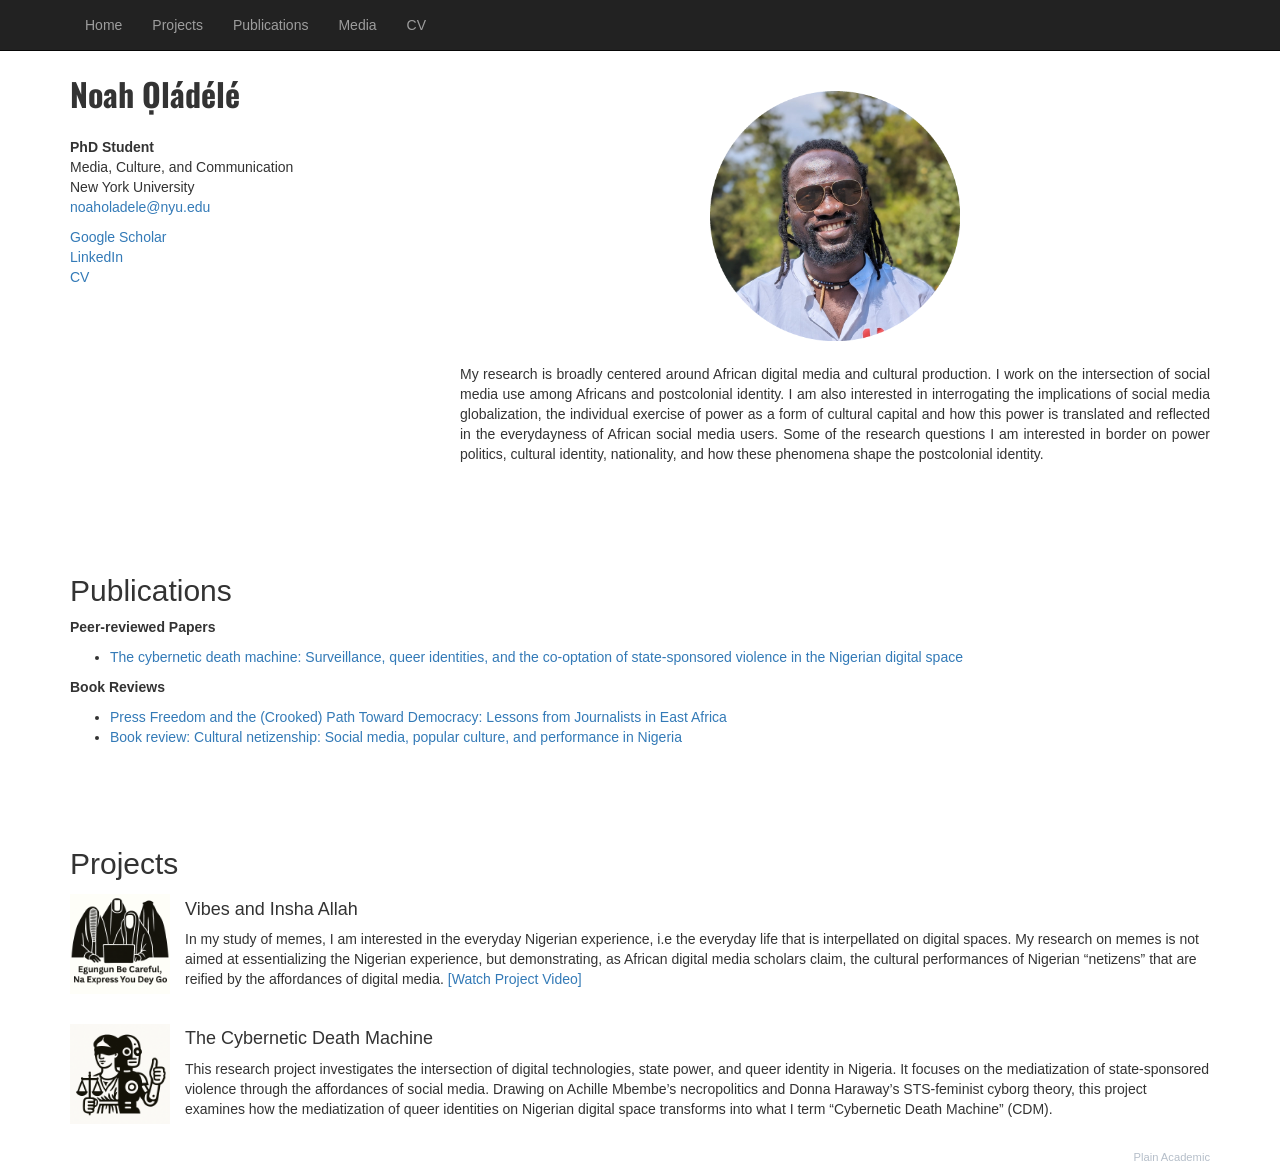
==== commit 98118b22: "Revert "Transform the site into an editorial research portfolio"" ====
--- a/index.html
+++ b/index.html
@@ -1,277 +1,190 @@
-<!doctype html>
+<!DOCTYPE html>
+<!--
+    Plain-Academic by Vasilios Mavroudis
+    Modified by Noah Ọládélé
+-->
+
 <html lang="en">
 <head>
+  <title>Noah Ọládélé</title>
+  <!-- Favicon -->
+  <link rel="icon" type="image/png" href="photo.png">
   <meta charset="utf-8">
   <meta name="viewport" content="width=device-width, initial-scale=1">
-  <meta name="description" content="Noah Ọládélé is a digital media scholar researching African digital culture, platform power, cultural production, and postcolonial identity.">
-  <meta name="theme-color" content="#183d35">
-  <link rel="canonical" href="https://www.noaholadele.com/">
+    <meta name="google-site-verification" content="sMx8vbtdgQSe9ZCDF8XFQP1_iCg5yxcvNQQicTIefTE"/>
+    <script type="application/ld+json">
+{
+  "@context": "https://schema.org",
+  "@type": "Person",
+  "name": "Noah Oladele",
+  "alternateName": "Noah Ọládélé",
+  "url": "https://www.noaholadele.com",
+  "jobTitle": "Digital Media Scholar",
+  "affiliation": {
+    "@type": "EducationalOrganization",
+    "name": "New York University",
+    "url": "https://www.nyu.edu/"
+  },
+  "sameAs": [
+    "https://orcid.org/0000-0002-8942-9932",
+    "https://www.linkedin.com/in/noah-ọládélé-834354183",
+    "https://steinhardt.nyu.edu/people/noah-oladele"
+  ]
+}
+</script>
 
-  <meta property="og:type" content="website">
-  <meta property="og:title" content="Noah Ọládélé — Digital Media Scholar">
-  <meta property="og:description" content="Researching how digital media reshapes power, identity, and everyday life across Africa.">
-  <meta property="og:url" content="https://www.noaholadele.com/">
-  <meta property="og:site_name" content="Noah Ọládélé">
-  <meta property="og:image" content="https://www.noaholadele.com/img/og-noah.jpg">
-  <meta property="og:image:width" content="1731">
-  <meta property="og:image:height" content="909">
-  <meta property="og:image:alt" content="Noah Ọládélé — Digital Media Scholar">
-  <meta name="twitter:card" content="summary_large_image">
+  <link rel="stylesheet" href="https://maxcdn.bootstrapcdn.com/bootstrap/3.3.6/css/bootstrap.min.css">
+  <script src="https://ajax.googleapis.com/ajax/libs/jquery/1.12.0/jquery.min.js"></script>
+  <script src="https://maxcdn.bootstrapcdn.com/bootstrap/3.3.6/js/bootstrap.min.js"></script>
+  <link href='https://fonts.googleapis.com/css?family=Oswald:700' rel='stylesheet' type='text/css'>
+  <style>
+  .project-item {
+    display: flex;
+    align-items: center;
+    margin-bottom: 20px;
+  }
 
-  <title>Noah Ọládélé — Digital Media Scholar</title>
-  <link rel="icon" type="image/png" href="photo.png">
-  <link rel="preconnect" href="https://fonts.googleapis.com">
-  <link rel="preconnect" href="https://fonts.gstatic.com" crossorigin>
-  <link href="https://fonts.googleapis.com/css2?family=Manrope:wght@400;500;600;700&amp;family=Newsreader:opsz,wght@6..72,400;6..72,500;6..72,600&amp;display=swap" rel="stylesheet">
-  <link rel="stylesheet" href="styles.css">
-  <script>document.documentElement.classList.add('js');</script>
+  .project-item img {
+    width: 100px;
+    height: 100px;
+    object-fit: cover;
+    margin-right: 15px;
+  }
 
-  <script type="application/ld+json">
-  {
-    "@context": "https://schema.org",
-    "@type": "Person",
-    "name": "Noah Oladele",
-    "alternateName": "Noah Ọládélé",
-    "url": "https://www.noaholadele.com",
-    "jobTitle": "Digital Media Scholar",
-    "affiliation": {
-      "@type": "EducationalOrganization",
-      "name": "New York University",
-      "url": "https://www.nyu.edu/"
-    },
-    "sameAs": [
-      "https://orcid.org/0000-0002-8942-9932",
-      "https://www.linkedin.com/in/noah-%E1%BB%8Dl%C3%A1d%C3%A9l%C3%A9-834354183",
-      "https://scholar.google.com/citations?user=iTioDjAAAAAJ"
-    ]
-  }
-  </script>
+  @media (max-width: 768px) {
+    .img-responsive {
+      width: 60% !important;
+      max-width: 200px !important;
+      height: auto !important;
+      display: block;
+      margin: 20px auto 20px auto !important;
+    }
+    .col-md-4 {
+      text-align: center;
+      order: -1;
+    }
+    .profile-section {
+      display: flex;
+      flex-direction: column;
+      }
+    }
+  </style>
 </head>
 <body>
-  <a class="skip-link" href="#main-content">Skip to content</a>
 
-  <header class="site-header" data-header>
-    <div class="shell nav-shell">
-      <a class="brand" href="index.html" aria-label="Noah Ọládélé, home">
-        <span class="brand-mark" aria-hidden="true">NỌ</span>
-        <span class="brand-name">Noah Ọládélé</span>
-      </a>
+<!-- Navigation -->
+<nav class="navbar navbar-inverse navbar-static-top" role="navigation">
+  <div class="container">
+    <div class="navbar-header">
+      <button type="button" class="navbar-toggle collapsed" data-toggle="collapse" data-target="#bs-example-navbar-collapse-1">
+        <span class="sr-only">Toggle navigation</span>
+        <span class="icon-bar"></span>
+        <span class="icon-bar"></span>
+        <span class="icon-bar"></span>
+      </button>
+    </div>
+    <div class="collapse navbar-collapse" id="bs-example-navbar-collapse-1">
+      <ul class="nav navbar-nav">
+        <li><a href="index.html">Home</a></li>
+        <li><a href="#projects">Projects</a></li>
+        <li><a href="#publications">Publications</a></li>
+        <li><a href="media.html">Media</a></li>
+        <li><a href="https://docs.google.com/document/d/1JuigfrzyPZ8D6tAUdG0b2FMmsx7Pv1pn/edit?usp=sharing&ouid=110864189966246331379&rtpof=true&sd=true" target="_blank">CV</a></li>
+      </ul>
+    </div>
+  </div>
+</nav>
 
-      <button class="nav-toggle" type="button" aria-expanded="false" aria-controls="site-navigation" data-nav-toggle>
-        <span class="sr-only">Toggle navigation</span>
-        <span aria-hidden="true"></span>
-        <span aria-hidden="true"></span>
-      </button>
+<!-- Page Content -->
+<div class="container">
 
-      <nav class="site-nav" id="site-navigation" aria-label="Primary navigation" data-nav>
-        <a href="#research">Research</a>
-        <a href="#work">Selected work</a>
-        <a href="#publications">Publications</a>
-        <a href="media.html">Media</a>
-        <a class="nav-cta" href="https://drive.google.com/file/d/1OV1zZp6CW42eCM_O0fXnrIt5n5543phT/view?usp=drive_link" target="_blank" rel="noopener noreferrer">View CV <span aria-hidden="true">↗</span></a>
-      </nav>
+  <!-- === Profile Section === -->
+  <div class="row profile-section">
+
+    <!-- Contact Info -->
+    <div class="col-md-4">
+      <div style="font-family: 'Oswald', sans-serif; font-size: 32px;"><b>Noah Ọládélé</b></div><br>
+      <p><b>PhD Student</b><br>
+      Media, Culture, and Communication<br>
+      New York University<br>
+      <a href="mailto:noaholadele@nyu.edu">noaholadele@nyu.edu</a><br>
+      </p>
+      <div style="margin-top:2%">
+        <dd><a href="https://scholar.google.com/citations?user=iTioDjAAAAAJ&hl=en&oi=ao">Google Scholar</a></dd> 
+        <dd><a href="http://www.linkedin.com/in/noah-ọládélé-834354183">LinkedIn</a></dd>
+        <dd><a href="https://drive.google.com/file/d/1OV1zZp6CW42eCM_O0fXnrIt5n5543phT/view?usp=drive_link" target="_blank">CV</a></dd>
+      </div>
     </div>
-  </header>
 
-  <main id="main-content">
-    <section class="hero shell">
-      <div class="hero-copy" data-reveal>
-        <p class="eyebrow"><span>Digital media scholar</span><span>New York · Lagos</span></p>
-        <h1>I study how digital media reshapes <em>power, identity &amp; everyday life</em> across Africa.</h1>
-        <p class="hero-intro">I am a PhD researcher at New York University working across African media studies, platform culture, and postcolonial identity.</p>
+    <!-- Main Content -->
+    <div class="col-md-8">
+      <img class="img-responsive" src="photo.gif" alt="Noah Ọládélé" style="width:40%; max-width:250px; height:auto; margin: 20px auto 20px auto;">
+      <div style="margin-top:3%; text-align:justify;">
+        <p>My research is broadly centered around African digital media and cultural production. I work on the intersection of social media use among Africans and postcolonial identity. I am also interested in interrogating the implications of social media globalization, the individual exercise of power as a form of cultural capital and how this power is translated and reflected in the everydayness of African social media users. Some of the research questions I am interested in border on power politics, cultural identity, nationality, and how these phenomena shape the postcolonial identity.</p>
+      </div>
+    </div> 
 
-        <div class="hero-actions">
-          <a class="button button-primary" href="#work">Explore the work <span aria-hidden="true">↓</span></a>
-          <a class="button button-quiet" href="mailto:noaholadele@nyu.edu">Start a conversation <span aria-hidden="true">↗</span></a>
-        </div>
+  </div> <!-- END of Profile Row -->
 
-        <div class="hero-links" aria-label="Profile links">
-          <a href="https://scholar.google.com/citations?user=iTioDjAAAAAJ&amp;hl=en&amp;oi=ao">Google Scholar</a>
-          <a href="https://orcid.org/0000-0002-8942-9932">ORCID</a>
-          <a href="https://www.linkedin.com/in/noah-%E1%BB%8Dl%C3%A1d%C3%A9l%C3%A9-834354183">LinkedIn</a>
+  <!-- === Publications Section (New Row) === -->
+  <div class="row" style="margin-top: 80px;">
+    <div class="col-md-12">
+      <h2 id="publications">Publications</h2>
+
+<p><strong>Peer-reviewed Papers</strong></p>
+<ul>
+  <li class="paper">
+    <a href="https://journals.sagepub.com/doi/epdf/10.1177/14614448261428633">
+      The cybernetic death machine: Surveillance, queer identities, and the co-optation of state-sponsored violence in the Nigerian digital space
+    </a>
+  </li>
+</ul>
+
+<p><strong>Book Reviews</strong></p>
+<ul>
+  <li class="paper">
+    <a href="https://www.tandfonline.com/doi/full/10.1080/23743670.2025.2533829">
+      Press Freedom and the (Crooked) Path Toward Democracy: Lessons from Journalists in East Africa
+    </a>
+  </li>
+
+  <li class="paper">
+    <a href="https://journals.sagepub.com/doi/full/10.1177/20563051241228583">
+      Book review: Cultural netizenship: Social media, popular culture, and performance in Nigeria
+    </a>
+  </li>
+</ul>
+
+  <!-- === Projects Section (New Row) === -->
+  <div class="row" style="margin-top: 80px;">
+    <div class="col-md-12">
+      <h2 id="projects">Projects</h2>
+
+      <div class="project-item">
+        <img src="img/project1.png" alt="Project 1 Icon">
+        <div>
+          <h4>Vibes and Insha Allah </h4>
+          <p> In my study of memes, I am interested in the everyday Nigerian experience, i.e the everyday life that is interpellated on digital spaces. My research on memes is not aimed at essentializing the Nigerian experience, but demonstrating, as African digital media scholars claim, the cultural performances of Nigerian “netizens” that are reified by the affordances of digital media. <a href="https://youtu.be/f8W7ccY5HRU?t=4204" target="_blank"> [Watch Project Video]</a>
+          </p>
         </div>
       </div>
 
-      <div class="hero-portrait" data-reveal>
-        <div class="portrait-orbit" aria-hidden="true"></div>
-        <div class="portrait-frame">
-          <img src="img/noah-portrait.jpg" alt="Portrait of Noah Ọládélé" width="720" height="720" fetchpriority="high">
+      <div class="project-item">
+        <img src="img/project2.png" alt="Project 2 Icon">
+        <div>
+          <h4>The Cybernetic Death Machine</h4>
+          <p>This research project investigates the intersection of digital technologies, state power, and queer identity in Nigeria. It focuses on the mediatization of state-sponsored violence through the affordances of social media. Drawing on Achille Mbembe’s necropolitics and Donna Haraway’s STS-feminist cyborg theory, this project examines how the mediatization of queer identities on Nigerian digital space transforms into what I term “Cybernetic Death Machine” (CDM).</p>
         </div>
-        <p class="portrait-caption"><span>Noah Ọládélé</span><span>NYU · MCC</span></p>
-        <span class="portrait-index" aria-hidden="true">01 / 04</span>
-      </div>
-    </section>
-
-    <section class="research section shell" id="research" aria-labelledby="research-title">
-      <div class="section-heading" data-reveal>
-        <p class="section-number">01</p>
-        <div>
-          <p class="section-kicker">Research index</p>
-          <h2 id="research-title">The questions behind the work.</h2>
-        </div>
-        <p class="section-note">My research examines digital media as a site where culture, state power, technology, and everyday life are continually negotiated.</p>
       </div>
 
-      <div class="research-grid">
-        <article class="research-card" data-reveal>
-          <p class="card-number">01.1</p>
-          <h3>Platform power</h3>
-          <p>How do states, platforms, and users converge to reproduce surveillance, exclusion, and violence?</p>
-          <span class="card-tag">Power · Governance · Visibility</span>
-        </article>
+    </div>
+  </div>
+</div>
 
-        <article class="research-card" data-reveal>
-          <p class="card-number">01.2</p>
-          <h3>Digital everyday life</h3>
-          <p>What do memes, online vernaculars, and social practices reveal about life as it is lived and performed?</p>
-          <span class="card-tag">Memes · Culture · Practice</span>
-        </article>
+</div>
 
-        <article class="research-card" data-reveal>
-          <p class="card-number">01.3</p>
-          <h3>Postcolonial identity</h3>
-          <p>How are nationality, cultural capital, and African identity translated through global social media?</p>
-          <span class="card-tag">Identity · Nation · Belonging</span>
-        </article>
-      </div>
-    </section>
+<!-- Credit Link -->
+<a style="color:#b5bec9;font-size:0.8em; float:right;" href="https://github.com/mavroudisv/plain-academic">Plain Academic</a>
 
-    <section class="spotlight" aria-labelledby="spotlight-title">
-      <div class="shell spotlight-grid">
-        <div class="spotlight-meta" data-reveal>
-          <p class="section-number section-number-light">02</p>
-          <p>Featured publication</p>
-          <p>New Media &amp; Society · 2026</p>
-        </div>
-
-        <div class="spotlight-copy" data-reveal>
-          <p class="spotlight-label">Research article</p>
-          <h2 id="spotlight-title">The cybernetic death machine</h2>
-          <p class="spotlight-subtitle">Surveillance, queer identities, and the co-optation of state-sponsored violence in the Nigerian digital space.</p>
-          <p>This article investigates how digital technologies, state power, and social media practices converge to amplify homophobic rhetoric, digital vigilantism, and state surveillance.</p>
-          <a class="text-link text-link-light" href="https://journals.sagepub.com/doi/10.1177/14614448261428633">Read the article <span aria-hidden="true">↗</span></a>
-        </div>
-
-        <div class="spotlight-glyph" aria-hidden="true">
-          <span>CDM</span>
-          <span>2026</span>
-        </div>
-      </div>
-    </section>
-
-    <section class="work section shell" id="work" aria-labelledby="work-title">
-      <div class="section-heading" data-reveal>
-        <p class="section-number">03</p>
-        <div>
-          <p class="section-kicker">Selected work</p>
-          <h2 id="work-title">Research in motion.</h2>
-        </div>
-        <p class="section-note">Projects that move between theory, digital culture, public conversation, and the texture of everyday experience.</p>
-      </div>
-
-      <div class="project-grid">
-        <article class="project-card project-card-wide" data-reveal>
-          <a class="project-image" href="https://youtu.be/f8W7ccY5HRU?t=4204" aria-label="Watch Vibes and Insha Allah project presentation">
-            <img src="img/vibes.jpg" alt="Illustration for Vibes and Insha Allah" width="960" height="960" loading="lazy">
-            <span class="image-action" aria-hidden="true">Watch ↗</span>
-          </a>
-          <div class="project-copy">
-            <p class="project-meta"><span>Digital ethnography</span><span>Ongoing research</span></p>
-            <h3>Vibes and Insha Allah</h3>
-            <p>A study of memes and the performance of the everyday Nigerian experience in digital spaces—without reducing that experience to a single, essential identity.</p>
-            <a class="text-link" href="https://youtu.be/f8W7ccY5HRU?t=4204">Watch the presentation <span aria-hidden="true">↗</span></a>
-          </div>
-        </article>
-
-        <article class="project-card" data-reveal>
-          <div class="project-image">
-            <img src="img/cybernetic.jpg" alt="Illustration for The Cybernetic Death Machine" width="960" height="960" loading="lazy">
-          </div>
-          <div class="project-copy">
-            <p class="project-meta"><span>Platform power</span><span>Published 2026</span></p>
-            <h3>The Cybernetic Death Machine</h3>
-            <p>A framework for understanding how media affordances, state power, and user-generated content can converge to reproduce violence against queer identities.</p>
-            <a class="text-link" href="https://journals.sagepub.com/doi/10.1177/14614448261428633">Read the research <span aria-hidden="true">↗</span></a>
-          </div>
-        </article>
-      </div>
-    </section>
-
-    <section class="publications section shell" id="publications" aria-labelledby="publications-title">
-      <div class="section-heading" data-reveal>
-        <p class="section-number">04</p>
-        <div>
-          <p class="section-kicker">Publications</p>
-          <h2 id="publications-title">Writing &amp; criticism.</h2>
-        </div>
-        <p class="section-note">Peer-reviewed research and critical engagements with media, culture, journalism, and democracy.</p>
-      </div>
-
-      <ol class="publication-list">
-        <li class="publication" data-reveal>
-          <p class="publication-year">2026</p>
-          <div>
-            <p class="publication-type">Research article · New Media &amp; Society</p>
-            <h3><a href="https://journals.sagepub.com/doi/10.1177/14614448261428633">The cybernetic death machine: Surveillance, queer identities, and the co-optation of state-sponsored violence in the Nigerian digital space</a></h3>
-          </div>
-          <a class="publication-arrow" href="https://journals.sagepub.com/doi/10.1177/14614448261428633" aria-label="Open The cybernetic death machine"><span aria-hidden="true">↗</span></a>
-        </li>
-
-        <li class="publication" data-reveal>
-          <p class="publication-year">2025</p>
-          <div>
-            <p class="publication-type">Book review · African Journalism Studies 46(3)</p>
-            <h3><a href="https://www.tandfonline.com/doi/full/10.1080/23743670.2025.2533829">Press Freedom and the (Crooked) Path Toward Democracy: Lessons from Journalists in East Africa</a></h3>
-          </div>
-          <a class="publication-arrow" href="https://www.tandfonline.com/doi/full/10.1080/23743670.2025.2533829" aria-label="Open Press Freedom and the Crooked Path Toward Democracy"><span aria-hidden="true">↗</span></a>
-        </li>
-
-        <li class="publication" data-reveal>
-          <p class="publication-year">2024</p>
-          <div>
-            <p class="publication-type">Book review · Social Media + Society 10(1)</p>
-            <h3><a href="https://journals.sagepub.com/doi/10.1177/20563051241228583">Cultural netizenship: Social media, popular culture, and performance in Nigeria</a></h3>
-          </div>
-          <a class="publication-arrow" href="https://journals.sagepub.com/doi/10.1177/20563051241228583" aria-label="Open Cultural netizenship book review"><span aria-hidden="true">↗</span></a>
-        </li>
-      </ol>
-
-      <div class="publication-footer" data-reveal>
-        <a class="button button-outline" href="https://scholar.google.com/citations?user=iTioDjAAAAAJ&amp;hl=en&amp;oi=ao">View Google Scholar <span aria-hidden="true">↗</span></a>
-      </div>
-    </section>
-
-    <section class="contact section">
-      <div class="shell contact-grid" data-reveal>
-        <p class="section-number">05</p>
-        <div>
-          <p class="section-kicker">Continue the conversation</p>
-          <h2>Research becomes richer when it travels.</h2>
-        </div>
-        <div class="contact-copy">
-          <p>For research conversations, panels, teaching, media inquiries, or collaborations, get in touch.</p>
-          <a class="button button-primary" href="mailto:noaholadele@nyu.edu">noaholadele@nyu.edu <span aria-hidden="true">↗</span></a>
-        </div>
-      </div>
-    </section>
-  </main>
-
-  <footer class="site-footer">
-    <div class="shell footer-grid">
-      <div>
-        <p class="footer-name">Noah Ọládélé</p>
-        <p>Digital media scholar<br>New York University</p>
-      </div>
-      <div class="footer-links">
-        <a href="media.html">Media</a>
-        <a href="https://orcid.org/0000-0002-8942-9932">ORCID</a>
-        <a href="https://scholar.google.com/citations?user=iTioDjAAAAAJ&amp;hl=en&amp;oi=ao">Google Scholar</a>
-        <a href="https://www.linkedin.com/in/noah-%E1%BB%8Dl%C3%A1d%C3%A9l%C3%A9-834354183">LinkedIn</a>
-      </div>
-      <p class="footer-credit">© <span data-year>2026</span> Noah Ọládélé<br>Made with intention.</p>
-    </div>
-  </footer>
-
-  <script src="script.js" defer></script>
 </body>
 </html>
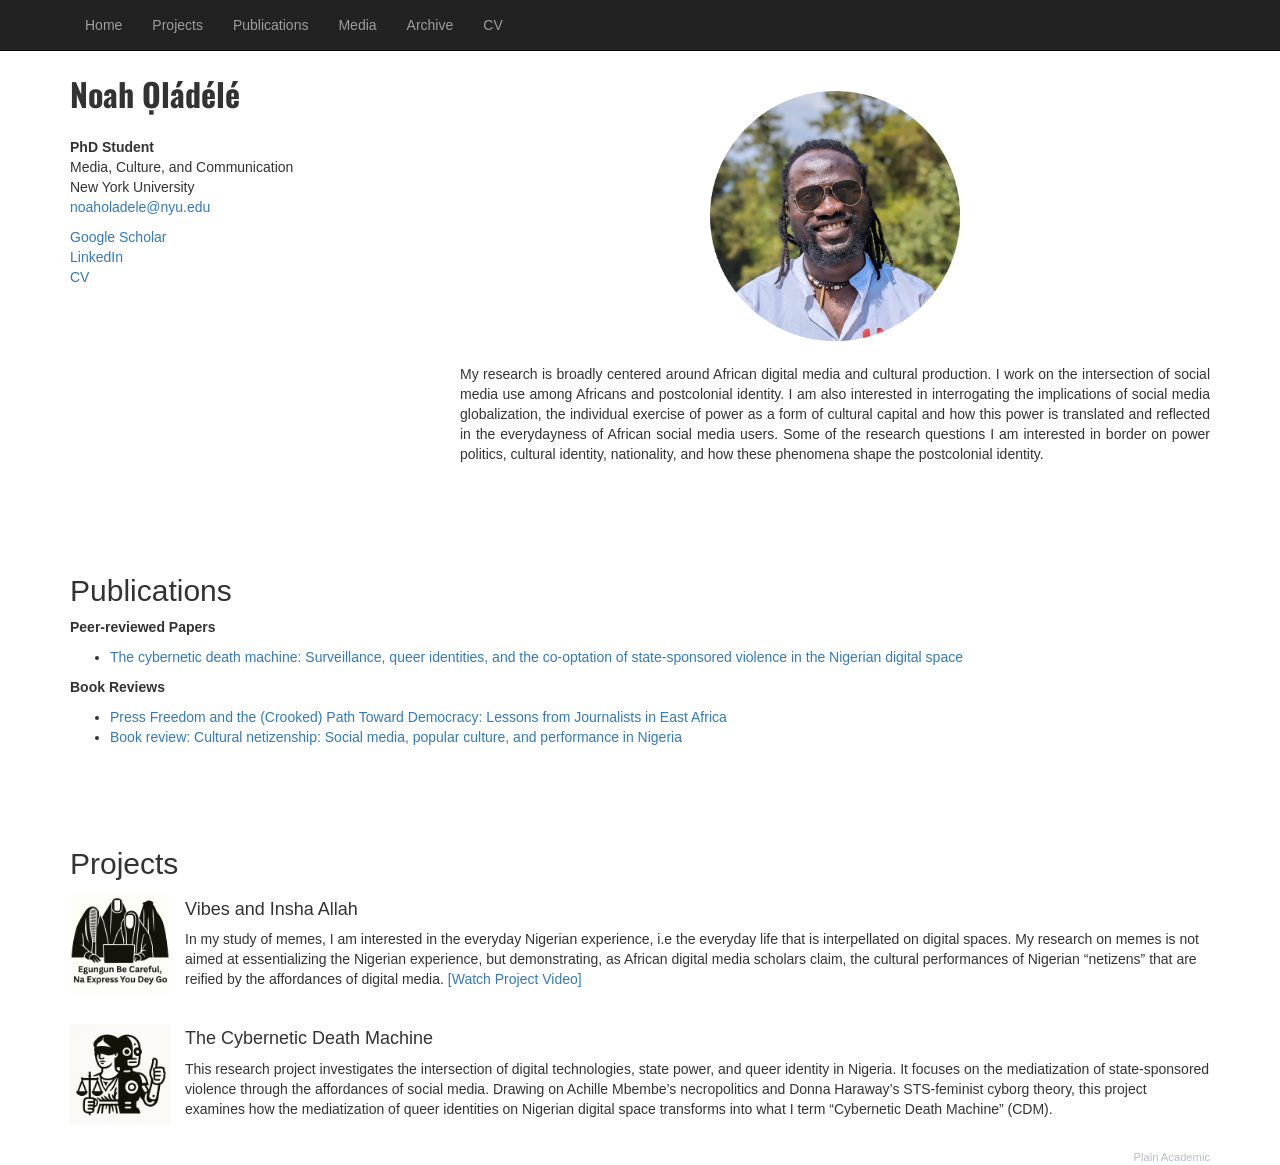
==== commit a877f2e1: "Add archive navigation link" ====
--- a/index.html
+++ b/index.html
@@ -89,6 +89,7 @@
         <li><a href="#projects">Projects</a></li>
         <li><a href="#publications">Publications</a></li>
         <li><a href="media.html">Media</a></li>
+        <li><a href="https://archive.noaholadele.com/">Archive</a></li>
         <li><a href="https://docs.google.com/document/d/1JuigfrzyPZ8D6tAUdG0b2FMmsx7Pv1pn/edit?usp=sharing&ouid=110864189966246331379&rtpof=true&sd=true" target="_blank">CV</a></li>
       </ul>
     </div>
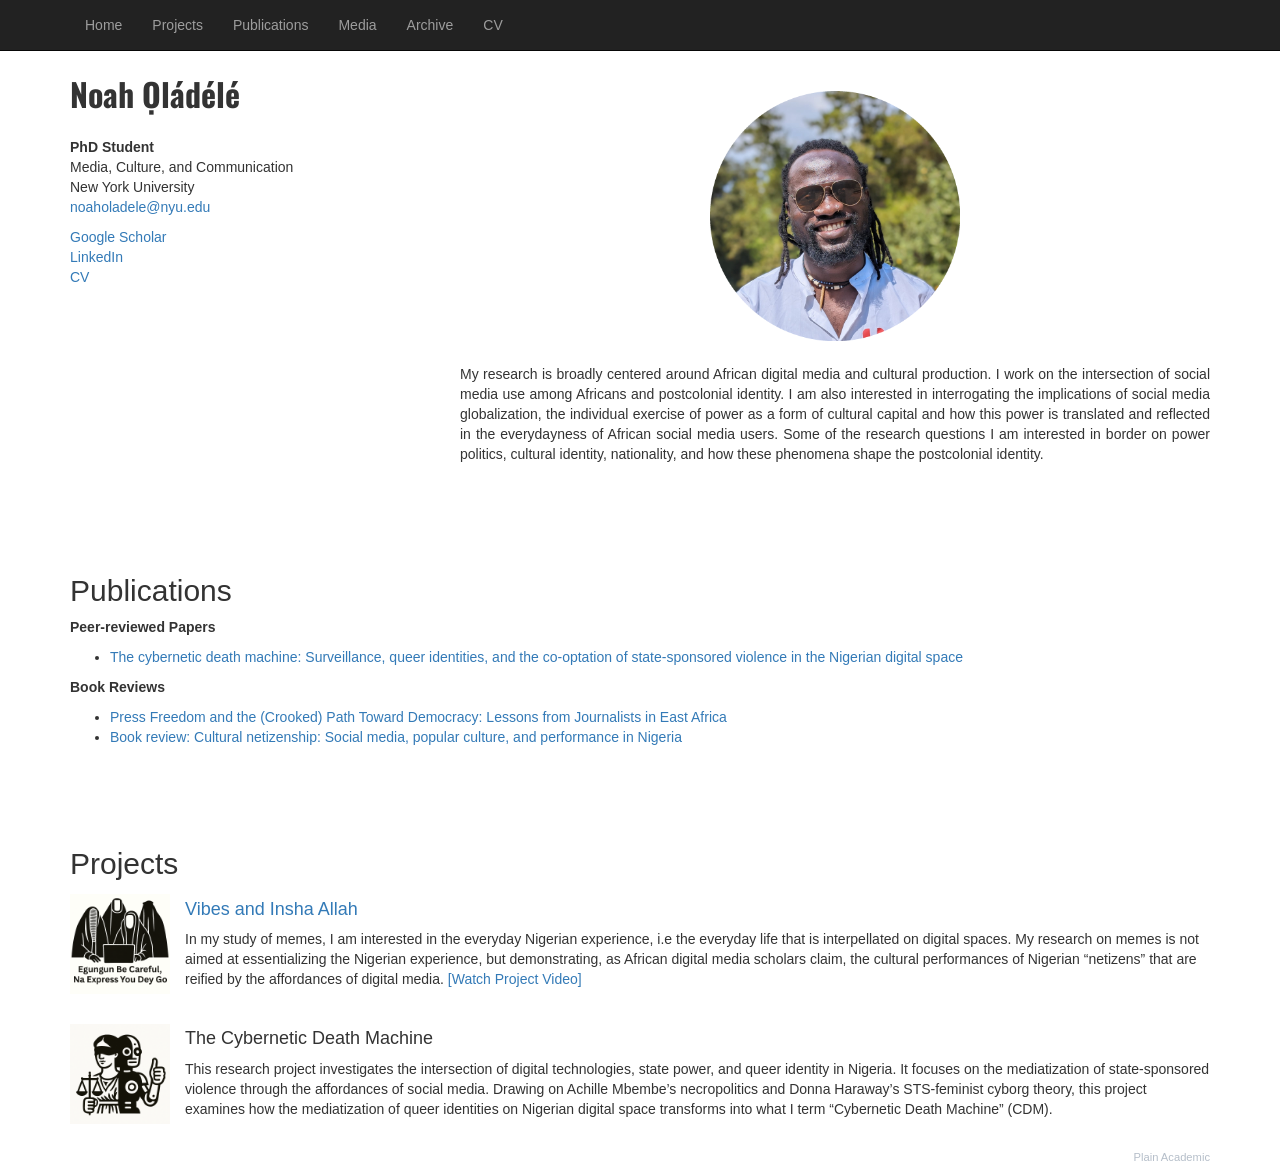
==== commit 63302545: "Link archive project heading" ====
--- a/index.html
+++ b/index.html
@@ -164,7 +164,7 @@
       <div class="project-item">
         <img src="img/project1.png" alt="Project 1 Icon">
         <div>
-          <h4>Vibes and Insha Allah </h4>
+          <h4><a href="https://archive.noaholadele.com/" target="_blank" rel="noopener noreferrer">Vibes and Insha Allah</a></h4>
           <p> In my study of memes, I am interested in the everyday Nigerian experience, i.e the everyday life that is interpellated on digital spaces. My research on memes is not aimed at essentializing the Nigerian experience, but demonstrating, as African digital media scholars claim, the cultural performances of Nigerian “netizens” that are reified by the affordances of digital media. <a href="https://youtu.be/f8W7ccY5HRU?t=4204" target="_blank"> [Watch Project Video]</a>
           </p>
         </div>
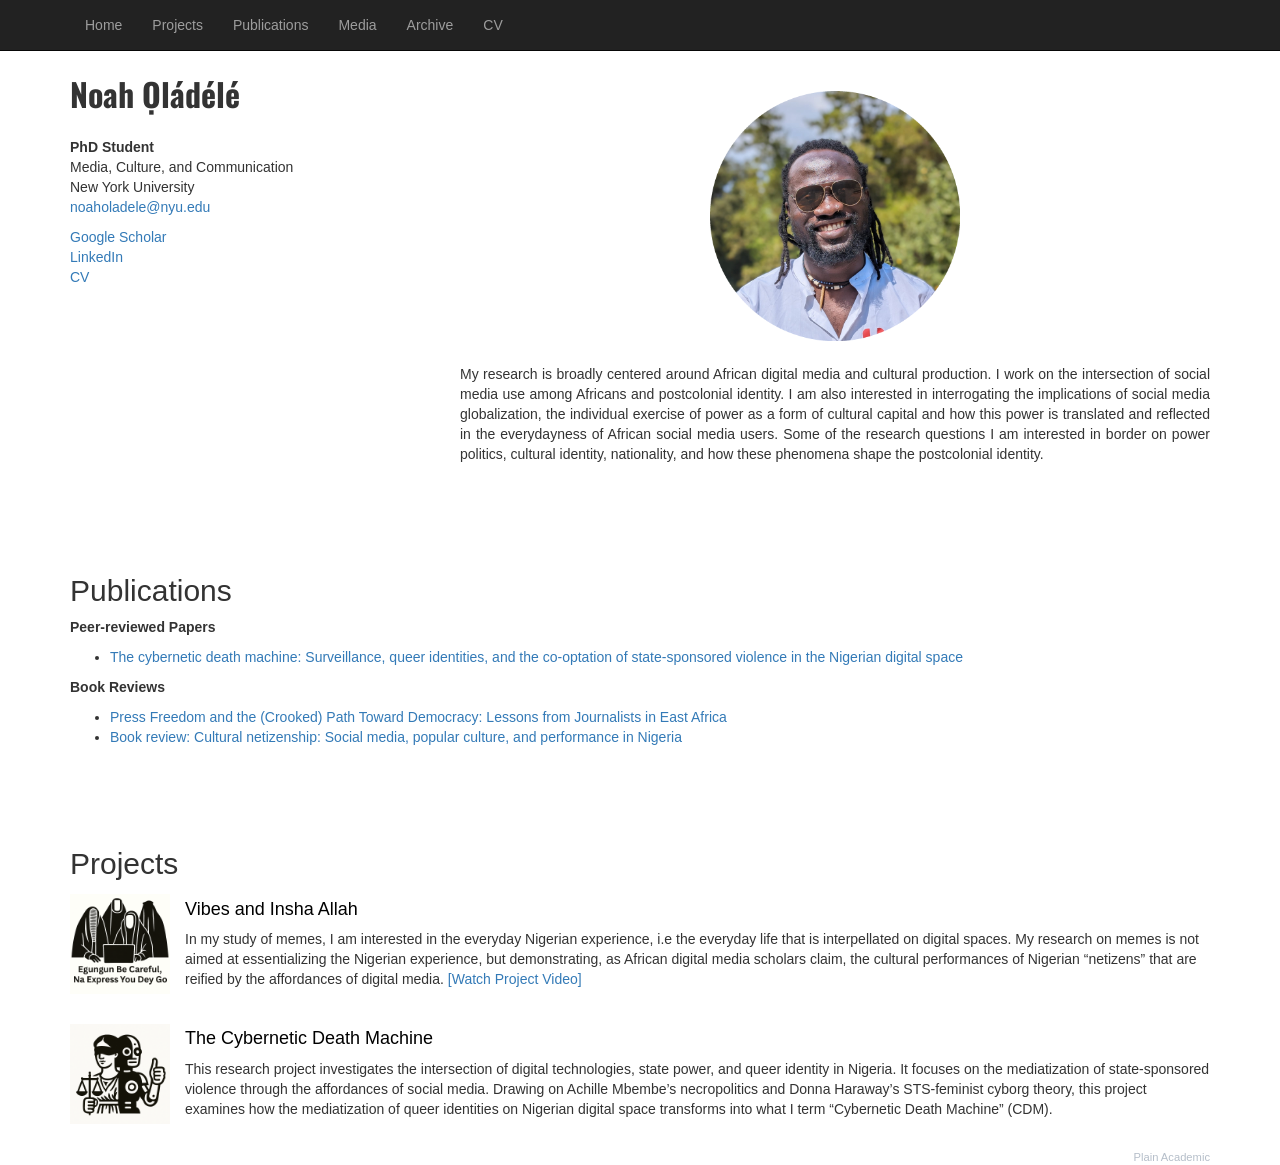
==== commit 652d8cfe: "Link cybernetic death machine project" ====
--- a/index.html
+++ b/index.html
@@ -49,6 +49,11 @@
     height: 100px;
     object-fit: cover;
     margin-right: 15px;
+  }
+
+  .project-title-link,
+  .project-title-link:visited {
+    color: #000;
   }
 
   @media (max-width: 768px) {
@@ -164,7 +169,7 @@
       <div class="project-item">
         <img src="img/project1.png" alt="Project 1 Icon">
         <div>
-          <h4><a href="https://archive.noaholadele.com/" target="_blank" rel="noopener noreferrer">Vibes and Insha Allah</a></h4>
+          <h4><a class="project-title-link" href="https://archive.noaholadele.com/" target="_blank" rel="noopener noreferrer">Vibes and Insha Allah</a></h4>
           <p> In my study of memes, I am interested in the everyday Nigerian experience, i.e the everyday life that is interpellated on digital spaces. My research on memes is not aimed at essentializing the Nigerian experience, but demonstrating, as African digital media scholars claim, the cultural performances of Nigerian “netizens” that are reified by the affordances of digital media. <a href="https://youtu.be/f8W7ccY5HRU?t=4204" target="_blank"> [Watch Project Video]</a>
           </p>
         </div>
@@ -173,7 +178,7 @@
       <div class="project-item">
         <img src="img/project2.png" alt="Project 2 Icon">
         <div>
-          <h4>The Cybernetic Death Machine</h4>
+          <h4><a class="project-title-link" href="https://journals.sagepub.com/doi/epdf/10.1177/14614448261428633" target="_blank" rel="noopener noreferrer">The Cybernetic Death Machine</a></h4>
           <p>This research project investigates the intersection of digital technologies, state power, and queer identity in Nigeria. It focuses on the mediatization of state-sponsored violence through the affordances of social media. Drawing on Achille Mbembe’s necropolitics and Donna Haraway’s STS-feminist cyborg theory, this project examines how the mediatization of queer identities on Nigerian digital space transforms into what I term “Cybernetic Death Machine” (CDM).</p>
         </div>
       </div>
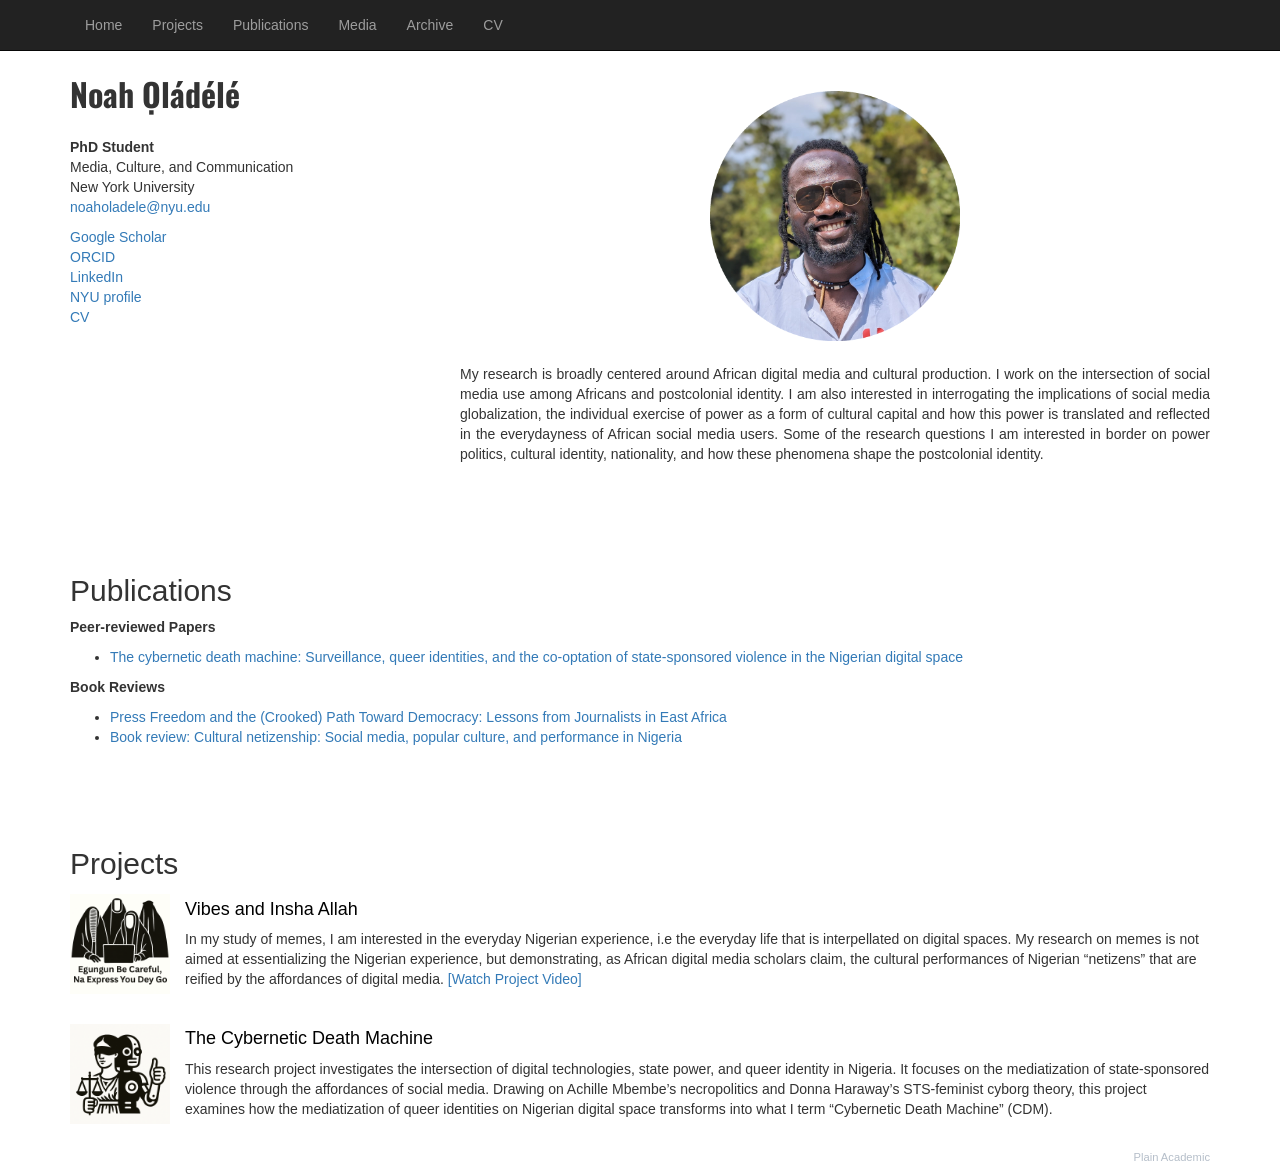
==== commit 356c532b: "Connect academic identity profiles" ====
--- a/index.html
+++ b/index.html
@@ -11,23 +11,27 @@
   <link rel="icon" type="image/png" href="photo.png">
   <meta charset="utf-8">
   <meta name="viewport" content="width=device-width, initial-scale=1">
+    <link rel="canonical" href="https://www.noaholadele.com/">
     <meta name="google-site-verification" content="sMx8vbtdgQSe9ZCDF8XFQP1_iCg5yxcvNQQicTIefTE"/>
     <script type="application/ld+json">
 {
   "@context": "https://schema.org",
   "@type": "Person",
-  "name": "Noah Oladele",
-  "alternateName": "Noah Ọládélé",
-  "url": "https://www.noaholadele.com",
+  "@id": "https://www.noaholadele.com/#person",
+  "name": "Noah Ọládélé",
+  "alternateName": "Noah Oladele",
+  "url": "https://www.noaholadele.com/",
+  "image": "https://www.noaholadele.com/photo.png",
   "jobTitle": "Digital Media Scholar",
   "affiliation": {
-    "@type": "EducationalOrganization",
+    "@type": "CollegeOrUniversity",
     "name": "New York University",
     "url": "https://www.nyu.edu/"
   },
   "sameAs": [
     "https://orcid.org/0000-0002-8942-9932",
-    "https://www.linkedin.com/in/noah-ọládélé-834354183",
+    "https://scholar.google.com/citations?user=iTioDjAAAAAJ",
+    "https://www.linkedin.com/in/noah-%E1%BB%8Dl%C3%A1d%C3%A9l%C3%A9-834354183",
     "https://steinhardt.nyu.edu/people/noah-oladele"
   ]
 }
@@ -117,7 +121,9 @@
       </p>
       <div style="margin-top:2%">
         <dd><a href="https://scholar.google.com/citations?user=iTioDjAAAAAJ&hl=en&oi=ao">Google Scholar</a></dd> 
-        <dd><a href="http://www.linkedin.com/in/noah-ọládélé-834354183">LinkedIn</a></dd>
+        <dd><a href="https://orcid.org/0000-0002-8942-9932">ORCID</a></dd>
+        <dd><a href="https://www.linkedin.com/in/noah-%E1%BB%8Dl%C3%A1d%C3%A9l%C3%A9-834354183">LinkedIn</a></dd>
+        <dd><a href="https://steinhardt.nyu.edu/people/noah-oladele">NYU profile</a></dd>
         <dd><a href="https://drive.google.com/file/d/1OV1zZp6CW42eCM_O0fXnrIt5n5543phT/view?usp=drive_link" target="_blank">CV</a></dd>
       </div>
     </div>
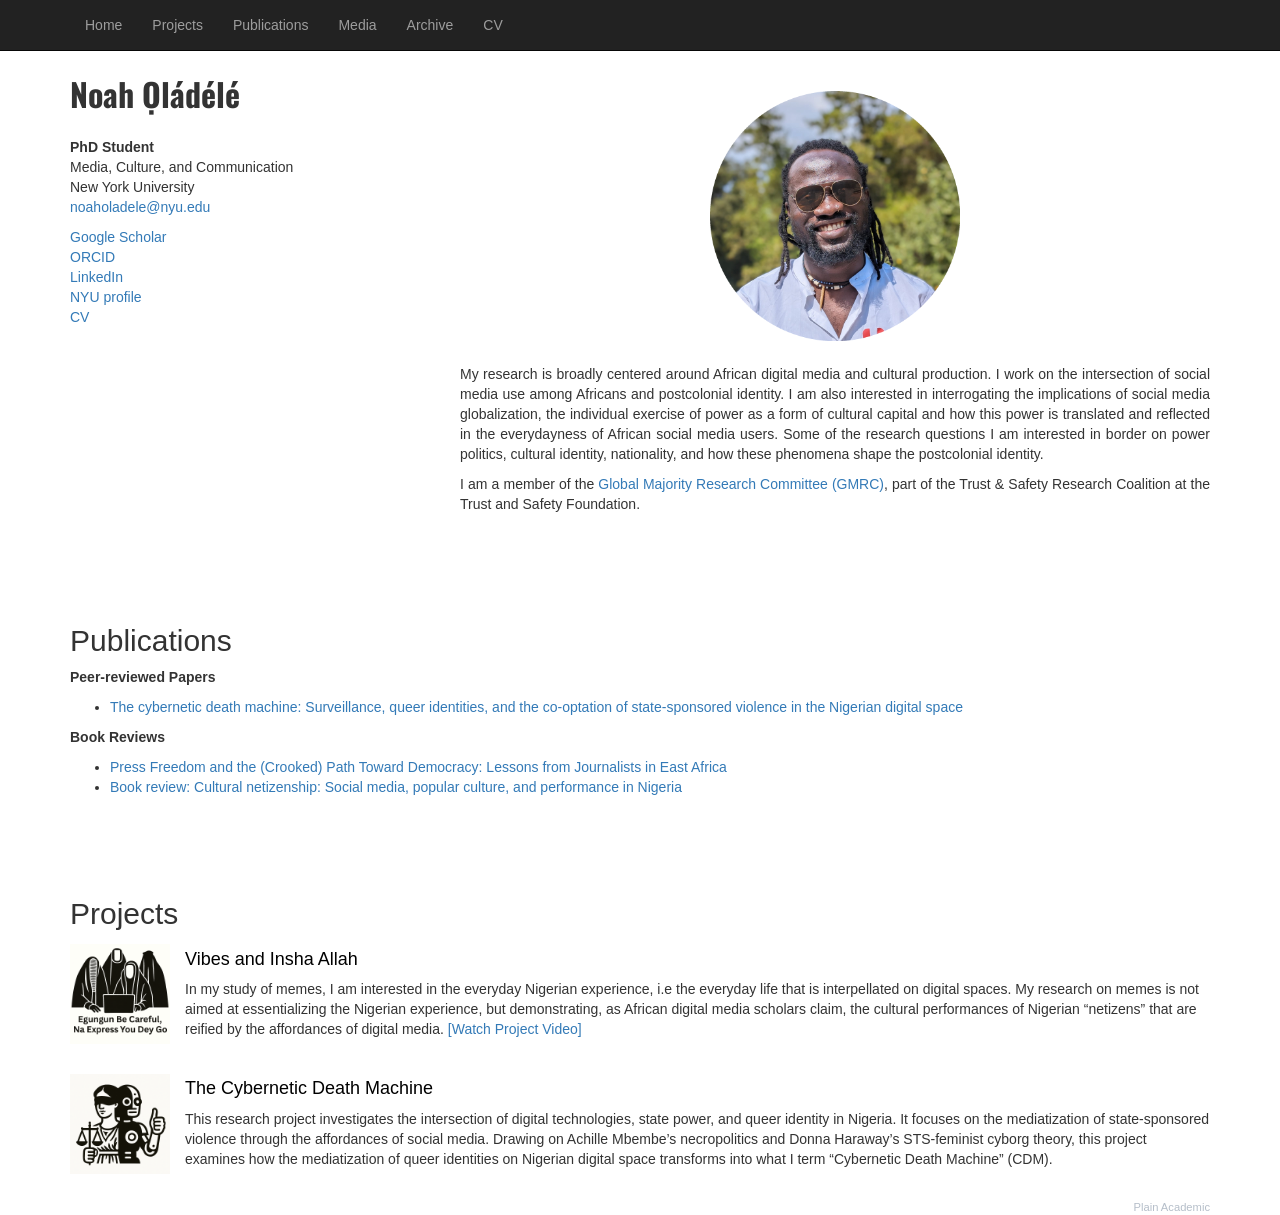
==== commit 9d303037: "Add research committee membership" ====
--- a/index.html
+++ b/index.html
@@ -28,6 +28,16 @@
     "name": "New York University",
     "url": "https://www.nyu.edu/"
   },
+  "memberOf": {
+    "@type": "Organization",
+    "name": "Global Majority Research Committee",
+    "url": "https://www.trustandsafetyfoundation.org/global-majority-research-committee",
+    "parentOrganization": {
+      "@type": "Organization",
+      "name": "Trust and Safety Foundation",
+      "url": "https://www.trustandsafetyfoundation.org/"
+    }
+  },
   "sameAs": [
     "https://orcid.org/0000-0002-8942-9932",
     "https://scholar.google.com/citations?user=iTioDjAAAAAJ",
@@ -133,6 +143,7 @@
       <img class="img-responsive" src="photo.gif" alt="Noah Ọládélé" style="width:40%; max-width:250px; height:auto; margin: 20px auto 20px auto;">
       <div style="margin-top:3%; text-align:justify;">
         <p>My research is broadly centered around African digital media and cultural production. I work on the intersection of social media use among Africans and postcolonial identity. I am also interested in interrogating the implications of social media globalization, the individual exercise of power as a form of cultural capital and how this power is translated and reflected in the everydayness of African social media users. Some of the research questions I am interested in border on power politics, cultural identity, nationality, and how these phenomena shape the postcolonial identity.</p>
+        <p>I am a member of the <a href="https://www.trustandsafetyfoundation.org/global-majority-research-committee" target="_blank" rel="noopener noreferrer">Global Majority Research Committee (GMRC)</a>, part of the Trust &amp; Safety Research Coalition at the Trust and Safety Foundation.</p>
       </div>
     </div> 
 
